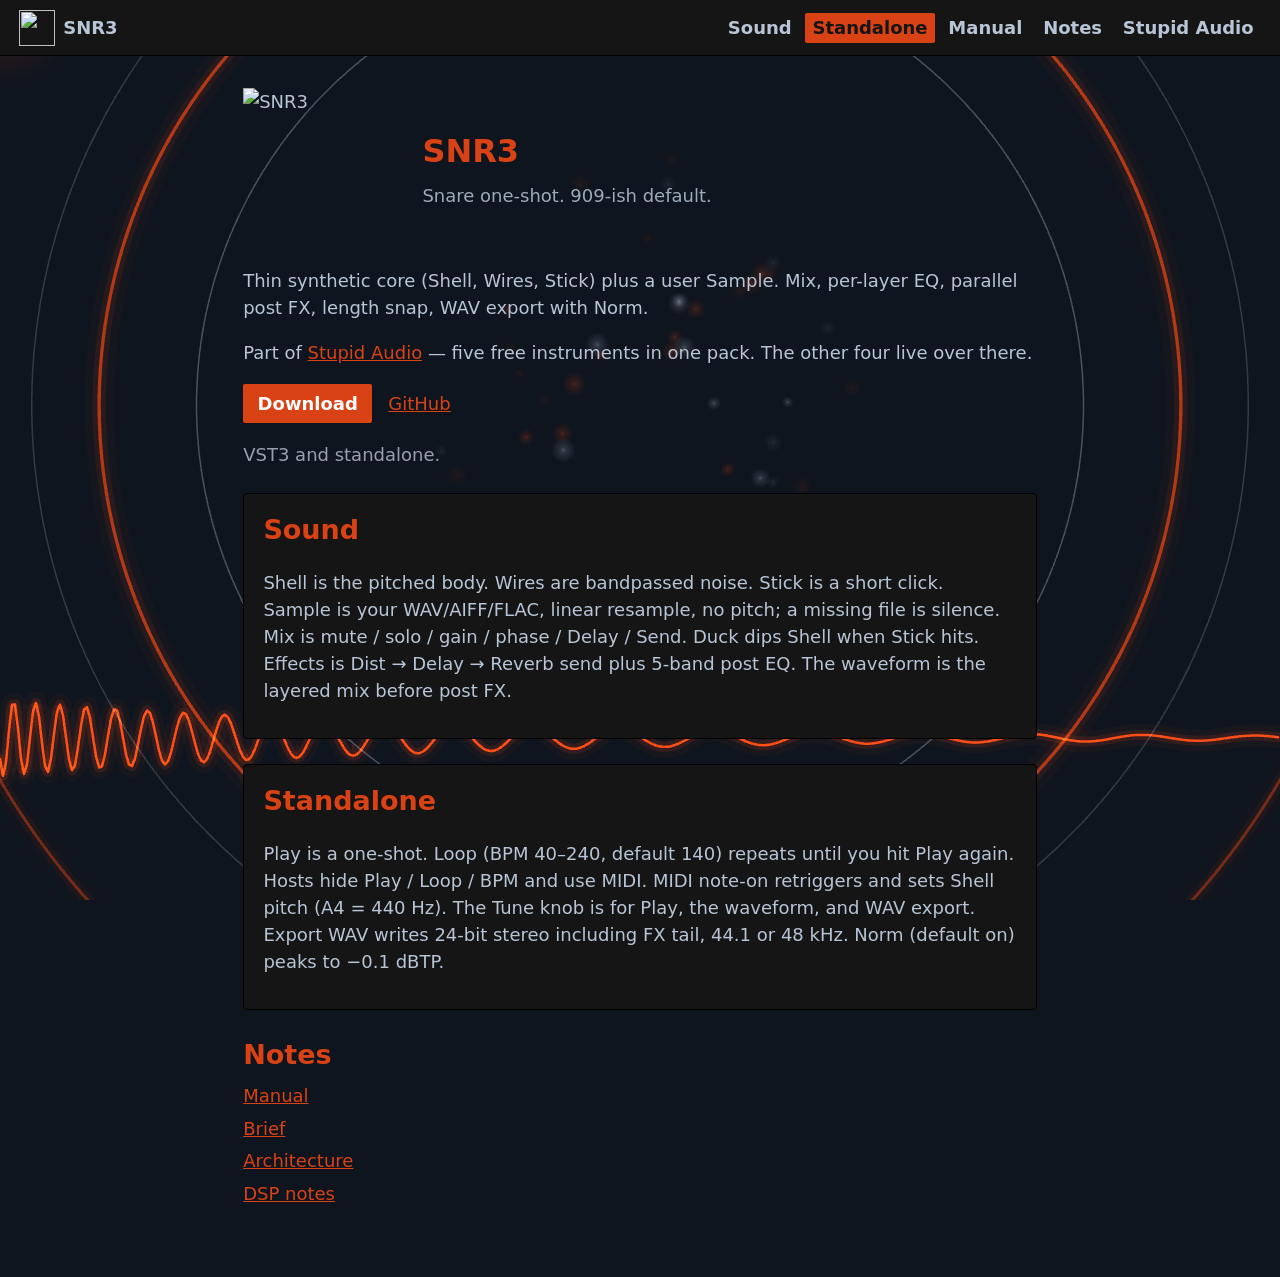
==== docs/index.html @ fd20b4c8 "add dist workflow installer and docs - Win/Linux/Mac dist.yml retargeted to SNR3. - WiX MSI with a n" ====
<!DOCTYPE html>
<html lang="en">
<head>
  <meta charset="utf-8">
  <meta name="viewport" content="width=device-width, initial-scale=1">
  <title>SNR3 | snare drum</title>
  <link rel="icon" href="logo.png">
  <link rel="stylesheet" href="style.css">
</head>
<body>
  <canvas id="fx" aria-hidden="true"></canvas>
  <header>
    <a class="brand" href="#top"><img src="logo.png" alt="" width="36" height="36">SNR3</a>
    <nav>
      <a href="#sound">Sound</a>
      <a href="#standalone">Standalone</a>
      <a href="notes.html?doc=MANUAL.md">Manual</a>
      <a href="#notes">Notes</a>
      <a href="https://audio.stupid.systems/">Stupid Audio</a>
    </nav>
  </header>

  <main id="top">
    <div class="lead">
      <img class="hero" src="logo.png" alt="SNR3" width="160" height="160">
      <div>
        <h1>SNR3</h1>
        <p class="tag">Snare one-shot. 909-ish default.</p>
      </div>
    </div>
    <p>Thin synthetic core (Shell, Wires, Stick) plus a user Sample. Mix, per-layer EQ, parallel post FX, length snap, WAV export with Norm.</p>
    <p>Part of <a href="https://audio.stupid.systems/">Stupid Audio</a> — five free instruments in one pack. The other four live over there.</p>
    <p class="actions">
      <a class="download" href="https://github.com/iamtew/SNR3/releases/latest">Download</a>
      <a href="https://github.com/iamtew/SNR3">GitHub</a>
    </p>
    <p class="meta">VST3 and standalone.</p>

    <section id="sound" class="card">
      <h2>Sound</h2>
      <p>Shell is the pitched body. Wires are bandpassed noise. Stick is a short click. Sample is your WAV/AIFF/FLAC, linear resample, no pitch; a missing file is silence. Mix is mute / solo / gain / phase / Delay / Send. Duck dips Shell when Stick hits. Effects is Dist → Delay → Reverb send plus 5-band post EQ. The waveform is the layered mix before post FX.</p>
    </section>

    <section id="standalone" class="card">
      <h2>Standalone</h2>
      <p>Play is a one-shot. Loop (BPM 40–240, default 140) repeats until you hit Play again. Hosts hide Play / Loop / BPM and use MIDI. MIDI note-on retriggers and sets Shell pitch (A4 = 440 Hz). The Tune knob is for Play, the waveform, and WAV export. Export WAV writes 24-bit stereo including FX tail, 44.1 or 48 kHz. Norm (default on) peaks to −0.1 dBTP.</p>
    </section>

    <section id="notes">
      <h2>Notes</h2>
      <a href="notes.html?doc=MANUAL.md">Manual</a>
      <a href="notes.html?doc=PRD.md">Brief</a>
      <a href="notes.html?doc=ARCHITECTURE.md">Architecture</a>
      <a href="notes.html?doc=DSP_NOTES.md">DSP notes</a>
    </section>
  </main>
  <script type="module" src="fx.js"></script>
  <script src="site.js"></script>
</body>
</html>
---- docs/style.css ----
:root {
  --ink: #151515;
  --chassis: #1a2332;
  --background: #0f151e;
  --metal: #b7c5d6;
  --orange: #d94214;
  --white: #ffffff;
}

* { box-sizing: border-box; }

body {
  margin: 0;
  background: var(--background);
  color: var(--metal);
  font: 18px/1.5 system-ui, sans-serif;
}

#fx {
  position: fixed;
  inset: 0;
  overflow: hidden;
  pointer-events: none;
  z-index: 0;
}

a { color: var(--orange); }
a:hover { color: var(--metal); }

header {
  position: sticky;
  top: 0;
  z-index: 2;
  display: flex;
  align-items: center;
  justify-content: space-between;
  gap: 1rem;
  padding: 0.6rem 1.2rem;
  background: var(--ink);
  border-bottom: 1px solid #000;
}

.brand {
  display: flex;
  align-items: center;
  gap: 0.5rem;
  color: var(--metal);
  font-weight: 700;
  text-decoration: none;
}

nav { display: flex; gap: 0.4rem; }

nav a {
  color: var(--metal);
  font-weight: 700;
  text-decoration: none;
  padding: 0.1rem 0.45rem;
  border-radius: 2px;
}

nav a.on {
  color: var(--ink);
  background: var(--orange);
}

main {
  position: relative;
  z-index: 1;
  max-width: 52rem;
  margin: 0 auto;
  padding: 2rem 1.2rem 4rem;
}

.lead {
  display: flex;
  align-items: center;
  gap: 1.2rem;
  margin-bottom: 1.2rem;
}

.hero { display: block; flex-shrink: 0; }

figure { margin: 1.2rem 0 0; }
.shot {
  display: block;
  width: 100%;
  margin: 0;
  border-radius: 4px;
  border: 1px solid #000;
}
figcaption {
  margin-top: 0.4rem;
  font-size: 0.85rem;
  opacity: 0.8;
}

h1, h2 { color: var(--orange); margin: 0 0 0.4rem; }

h1 { font-size: 2rem; }

.tag { margin: 0.2rem 0 0; opacity: 0.85; }

.demo { margin: 0 0 0.7rem; }
.demo a { display: block; font-size: 0.85rem; margin-bottom: 0.25rem; }
.demo audio { width: 100%; max-width: 22rem; display: block; }

.actions { display: flex; align-items: center; gap: 1rem; }

.download {
  display: inline-block;
  background: var(--orange);
  color: var(--white);
  font-weight: 700;
  text-decoration: none;
  padding: 0.35rem 0.9rem;
  border-radius: 2px;
}

.download:hover { background: var(--metal); color: var(--ink); }

.meta { color: var(--metal); opacity: 0.8; }

section { margin-top: 1.6rem; }

.card {
  background: var(--ink);
  border: 1px solid #000;
  border-radius: 4px;
  padding: 1rem 1.2rem;
}

#notes a { display: block; margin: 0.35rem 0; }

strong { color: var(--orange); }

.md h1, .md h2, .md h3 { color: var(--orange); margin: 1.2rem 0 0.35rem; }
.md h1 { margin-top: 0; font-size: 1.7rem; }
.md h2 { font-size: 1.2rem; }
.md h3 { font-size: 1.05rem; }
.md p { margin: 0.45rem 0; }
.md ul, .md ol { padding-left: 1.25rem; margin: 0.35rem 0; }
.md li { margin: 0.2rem 0; }
.md code {
  background: var(--chassis);
  padding: 0.05rem 0.35rem;
  border-radius: 2px;
  font-size: 0.9em;
}
.md img {
  display: block;
  width: 100%;
  margin: 0.8rem 0;
  border-radius: 4px;
  border: 1px solid #000;
}
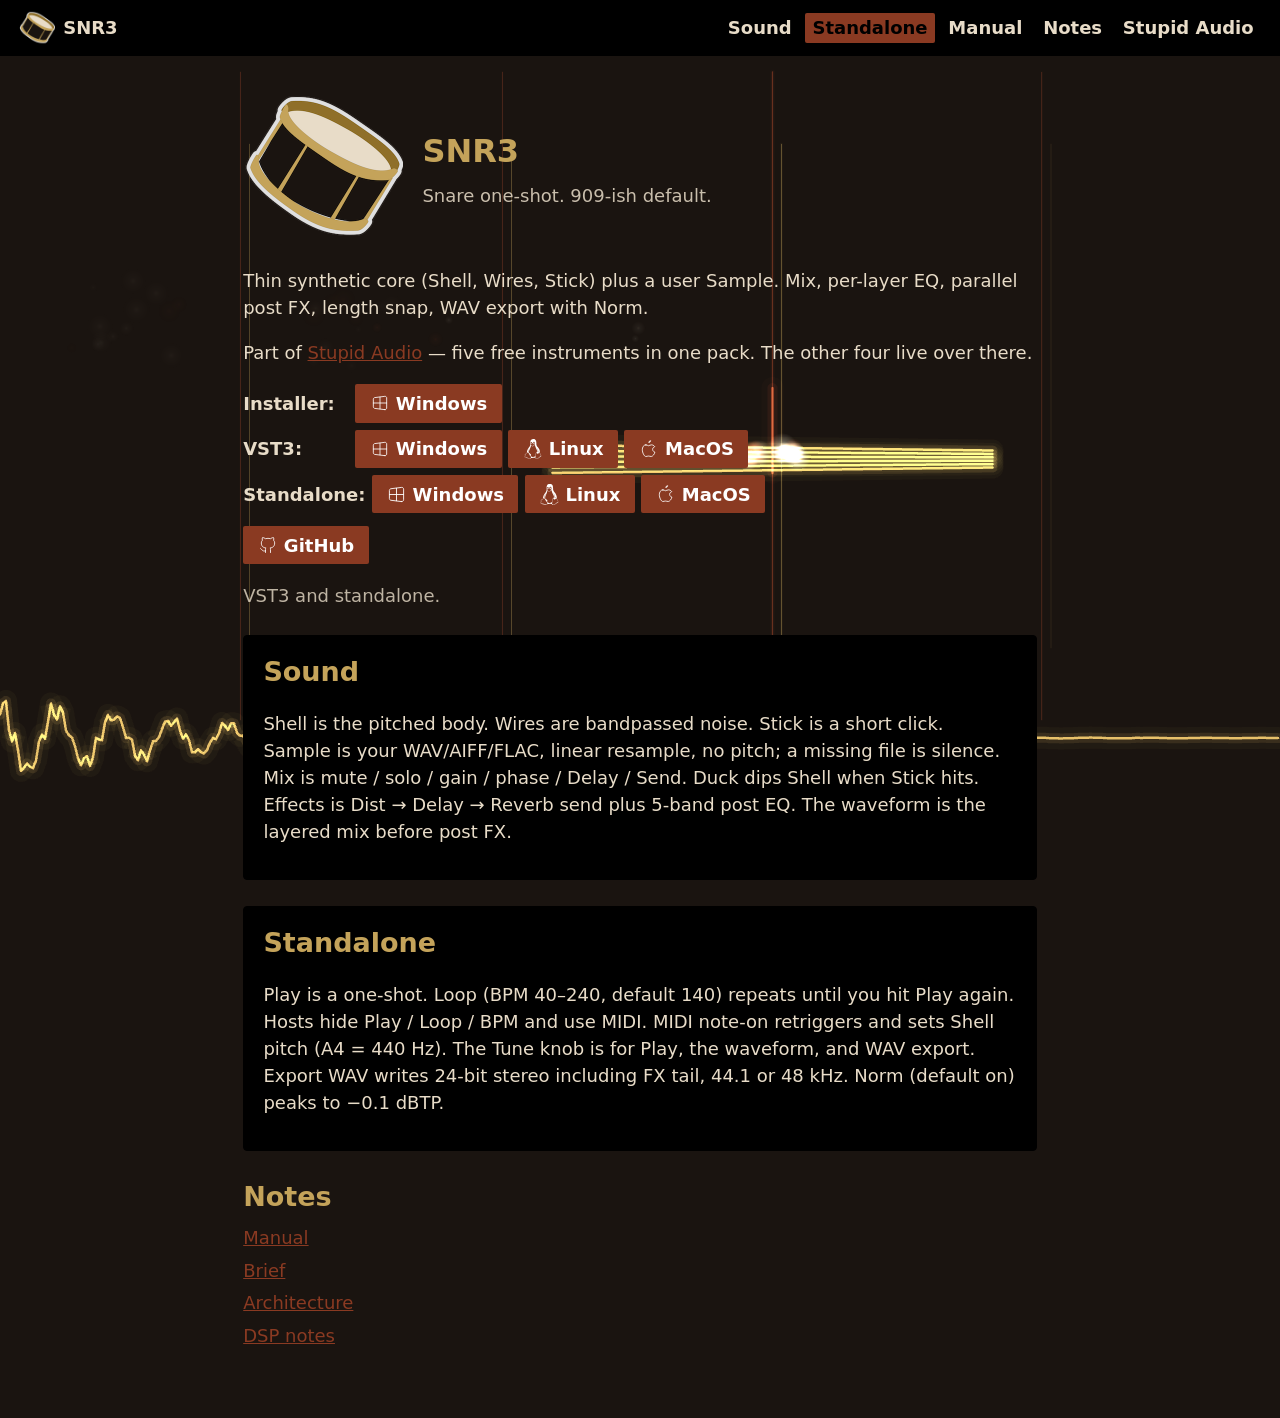
==== commit 2bd63bdf: "add site download buttons from release list - wire Installer VST3 Standalone OS links from releases." ====
--- a/docs/index.html
+++ b/docs/index.html
@@ -30,10 +30,27 @@
     </div>
     <p>Thin synthetic core (Shell, Wires, Stick) plus a user Sample. Mix, per-layer EQ, parallel post FX, length snap, WAV export with Norm.</p>
     <p>Part of <a href="https://audio.stupid.systems/">Stupid Audio</a> — five free instruments in one pack. The other four live over there.</p>
-    <p class="actions">
-      <a class="download" href="https://github.com/iamtew/SNR3/releases/latest">Download</a>
-      <a href="https://github.com/iamtew/SNR3">GitHub</a>
-    </p>
+    <div class="actions">
+      <div class="downloads">
+        <div class="dl-row" data-kind="installer" hidden>
+          <span class="dl-label">Installer:</span>
+          <a class="download os" data-os="win" hidden><span class="ico ico-win" aria-hidden="true"></span>Windows</a>
+        </div>
+        <div class="dl-row" data-kind="vst3" hidden>
+          <span class="dl-label">VST3:</span>
+          <a class="download os" data-os="win" hidden><span class="ico ico-win" aria-hidden="true"></span>Windows</a>
+          <a class="download os" data-os="linux" hidden><span class="ico ico-linux" aria-hidden="true"></span>Linux</a>
+          <a class="download os" data-os="mac" hidden><span class="ico ico-mac" aria-hidden="true"></span>MacOS</a>
+        </div>
+        <div class="dl-row" data-kind="standalone" hidden>
+          <span class="dl-label">Standalone:</span>
+          <a class="download os" data-os="win" hidden><span class="ico ico-win" aria-hidden="true"></span>Windows</a>
+          <a class="download os" data-os="linux" hidden><span class="ico ico-linux" aria-hidden="true"></span>Linux</a>
+          <a class="download os" data-os="mac" hidden><span class="ico ico-mac" aria-hidden="true"></span>MacOS</a>
+        </div>
+      </div>
+      <a class="download gh" href="https://github.com/iamtew/SNR3"><span class="ico ico-gh" aria-hidden="true"></span>GitHub</a>
+    </div>
     <p class="meta">VST3 and standalone.</p>
 
     <section id="sound" class="card">
--- a/docs/style.css
+++ b/docs/style.css
@@ -1,9 +1,10 @@
 :root {
-  --ink: #151515;
-  --chassis: #1a2332;
-  --background: #0f151e;
-  --metal: #b7c5d6;
-  --orange: #d94214;
+  --ink: #000000;
+  --chassis: #1a1410;
+  --background: #1a1410;
+  --metal: #e8dcc8;
+  --brass: #c4a35a;
+  --rust: #8a3a22;
   --white: #ffffff;
 }
 
@@ -24,8 +25,8 @@
   z-index: 0;
 }
 
-a { color: var(--orange); }
-a:hover { color: var(--metal); }
+a { color: var(--rust); }
+a:hover { color: var(--brass); }
 
 header {
   position: sticky;
@@ -61,7 +62,7 @@
 
 nav a.on {
   color: var(--ink);
-  background: var(--orange);
+  background: var(--rust);
 }
 
 main {
@@ -95,7 +96,7 @@
   opacity: 0.8;
 }
 
-h1, h2 { color: var(--orange); margin: 0 0 0.4rem; }
+h1, h2 { color: var(--brass); margin: 0 0 0.4rem; }
 
 h1 { font-size: 2rem; }
 
@@ -105,11 +106,33 @@
 .demo a { display: block; font-size: 0.85rem; margin-bottom: 0.25rem; }
 .demo audio { width: 100%; max-width: 22rem; display: block; }
 
-.actions { display: flex; align-items: center; gap: 1rem; }
+.actions {
+  display: flex;
+  flex-direction: column;
+  align-items: flex-start;
+  gap: 0.8rem;
+}
+
+.downloads { display: flex; flex-direction: column; gap: 0.45rem; }
+
+.dl-row {
+  display: flex;
+  flex-wrap: wrap;
+  align-items: center;
+  gap: 0.4rem;
+}
+
+.dl-label {
+  min-width: 6.6rem;
+  font-weight: 700;
+  color: var(--metal);
+}
 
 .download {
-  display: inline-block;
-  background: var(--orange);
+  display: inline-flex;
+  align-items: center;
+  gap: 0.35rem;
+  background: var(--rust);
   color: var(--white);
   font-weight: 700;
   text-decoration: none;
@@ -117,7 +140,21 @@
   border-radius: 2px;
 }
 
-.download:hover { background: var(--metal); color: var(--ink); }
+.download:hover { background: var(--brass); color: var(--ink); }
+
+.ico {
+  width: 1.15em;
+  height: 1.15em;
+  flex-shrink: 0;
+  background: currentColor;
+  -webkit-mask: var(--ico) center / contain no-repeat;
+  mask: var(--ico) center / contain no-repeat;
+}
+
+.ico-win { --ico: url("icons/windows.svg"); }
+.ico-linux { --ico: url("icons/linux.svg"); }
+.ico-mac { --ico: url("icons/apple.svg"); }
+.ico-gh { --ico: url("icons/github.svg"); }
 
 .meta { color: var(--metal); opacity: 0.8; }
 
@@ -132,9 +169,9 @@
 
 #notes a { display: block; margin: 0.35rem 0; }
 
-strong { color: var(--orange); }
+strong { color: var(--rust); }
 
-.md h1, .md h2, .md h3 { color: var(--orange); margin: 1.2rem 0 0.35rem; }
+.md h1, .md h2, .md h3 { color: var(--brass); margin: 1.2rem 0 0.35rem; }
 .md h1 { margin-top: 0; font-size: 1.7rem; }
 .md h2 { font-size: 1.2rem; }
 .md h3 { font-size: 1.05rem; }
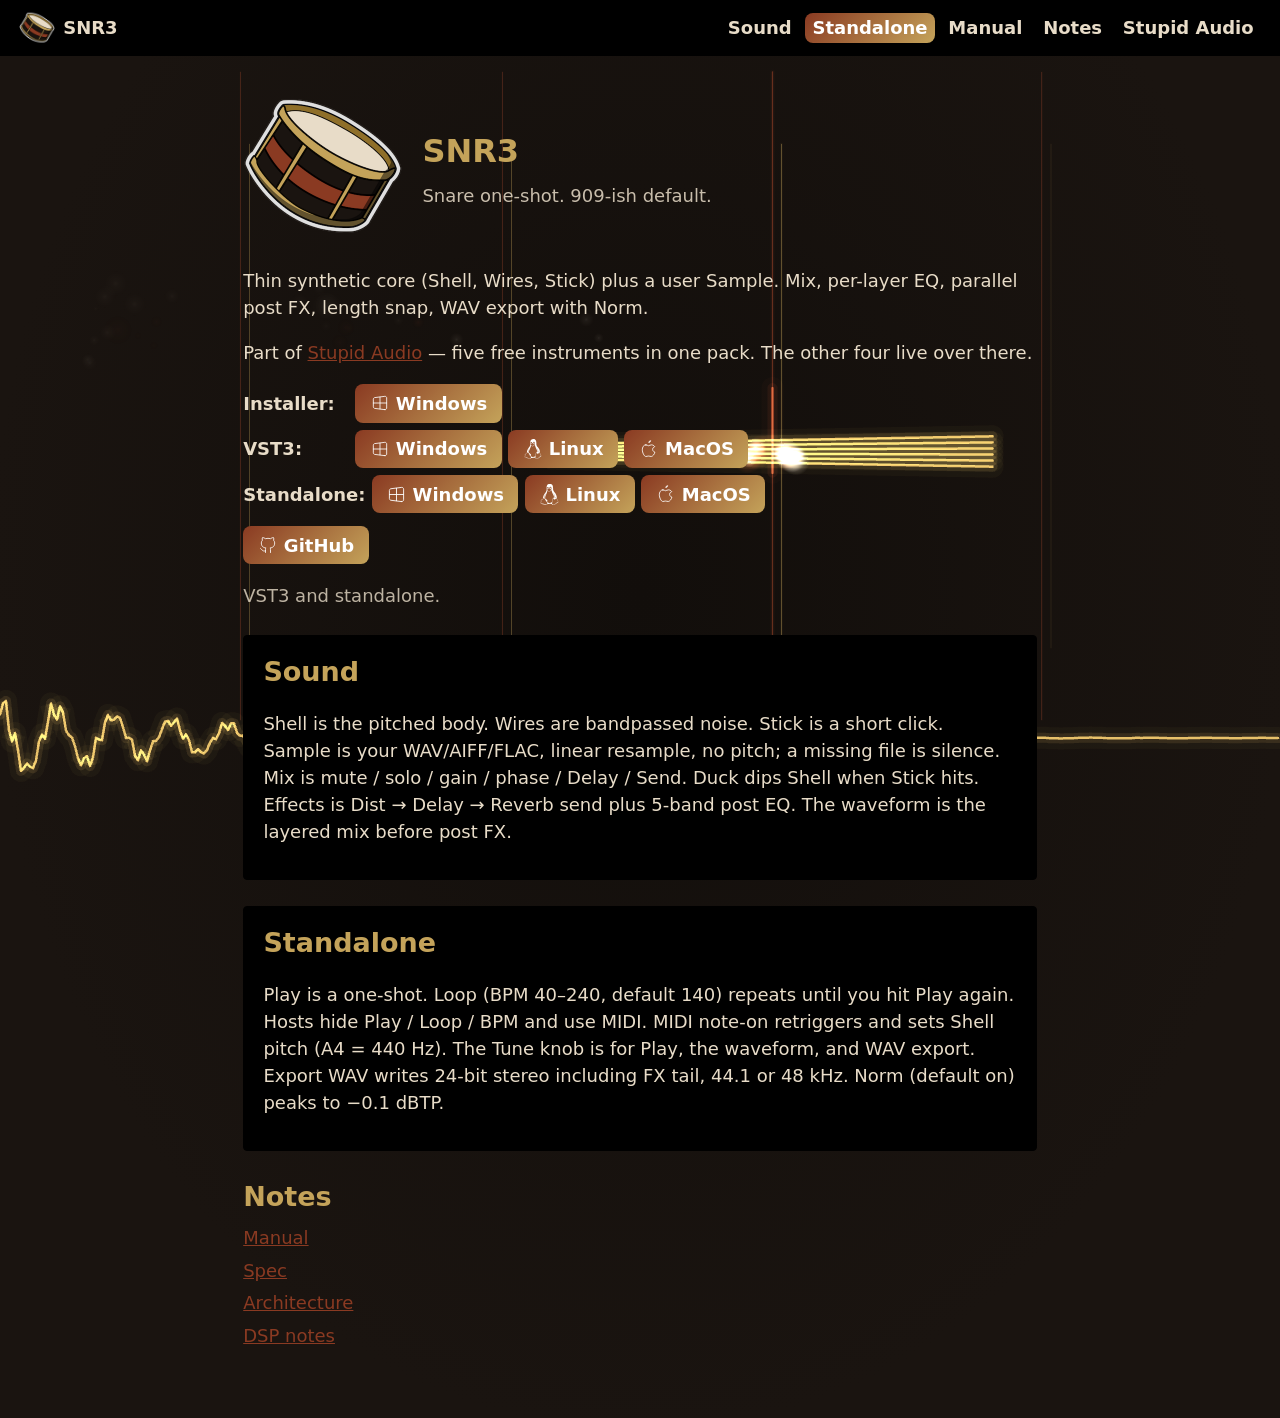
==== commit 161cea2a: "replace PRD with docs SPEC.md - fold lasting product spec from bootstrap - retarget notes allowlist " ====
--- a/docs/index.html
+++ b/docs/index.html
@@ -66,7 +66,7 @@
     <section id="notes">
       <h2>Notes</h2>
       <a href="notes.html?doc=MANUAL.md">Manual</a>
-      <a href="notes.html?doc=PRD.md">Brief</a>
+      <a href="notes.html?doc=SPEC.md">Spec</a>
       <a href="notes.html?doc=ARCHITECTURE.md">Architecture</a>
       <a href="notes.html?doc=DSP_NOTES.md">DSP notes</a>
     </section>
--- a/docs/style.css
+++ b/docs/style.css
@@ -6,13 +6,14 @@
   --brass: #c4a35a;
   --rust: #8a3a22;
   --white: #ffffff;
+  --radius: 8px;
 }
 
 * { box-sizing: border-box; }
 
 body {
   margin: 0;
-  background: var(--background);
+  background: radial-gradient(ellipse at 50% 42%, #120e0b 0%, var(--background) 72%);
   color: var(--metal);
   font: 18px/1.5 system-ui, sans-serif;
 }
@@ -57,12 +58,13 @@
   font-weight: 700;
   text-decoration: none;
   padding: 0.1rem 0.45rem;
-  border-radius: 2px;
+  border-radius: var(--radius);
 }
 
-nav a.on {
-  color: var(--ink);
-  background: var(--rust);
+nav a.on,
+.download {
+  background: linear-gradient(135deg, var(--rust), var(--brass));
+  color: var(--white);
 }
 
 main {
@@ -132,15 +134,16 @@
   display: inline-flex;
   align-items: center;
   gap: 0.35rem;
-  background: var(--rust);
-  color: var(--white);
   font-weight: 700;
   text-decoration: none;
   padding: 0.35rem 0.9rem;
-  border-radius: 2px;
+  border-radius: var(--radius);
 }
 
-.download:hover { background: var(--brass); color: var(--ink); }
+.download:hover {
+  background: linear-gradient(135deg, var(--brass), var(--rust));
+  color: var(--ink);
+}
 
 .ico {
   width: 1.15em;
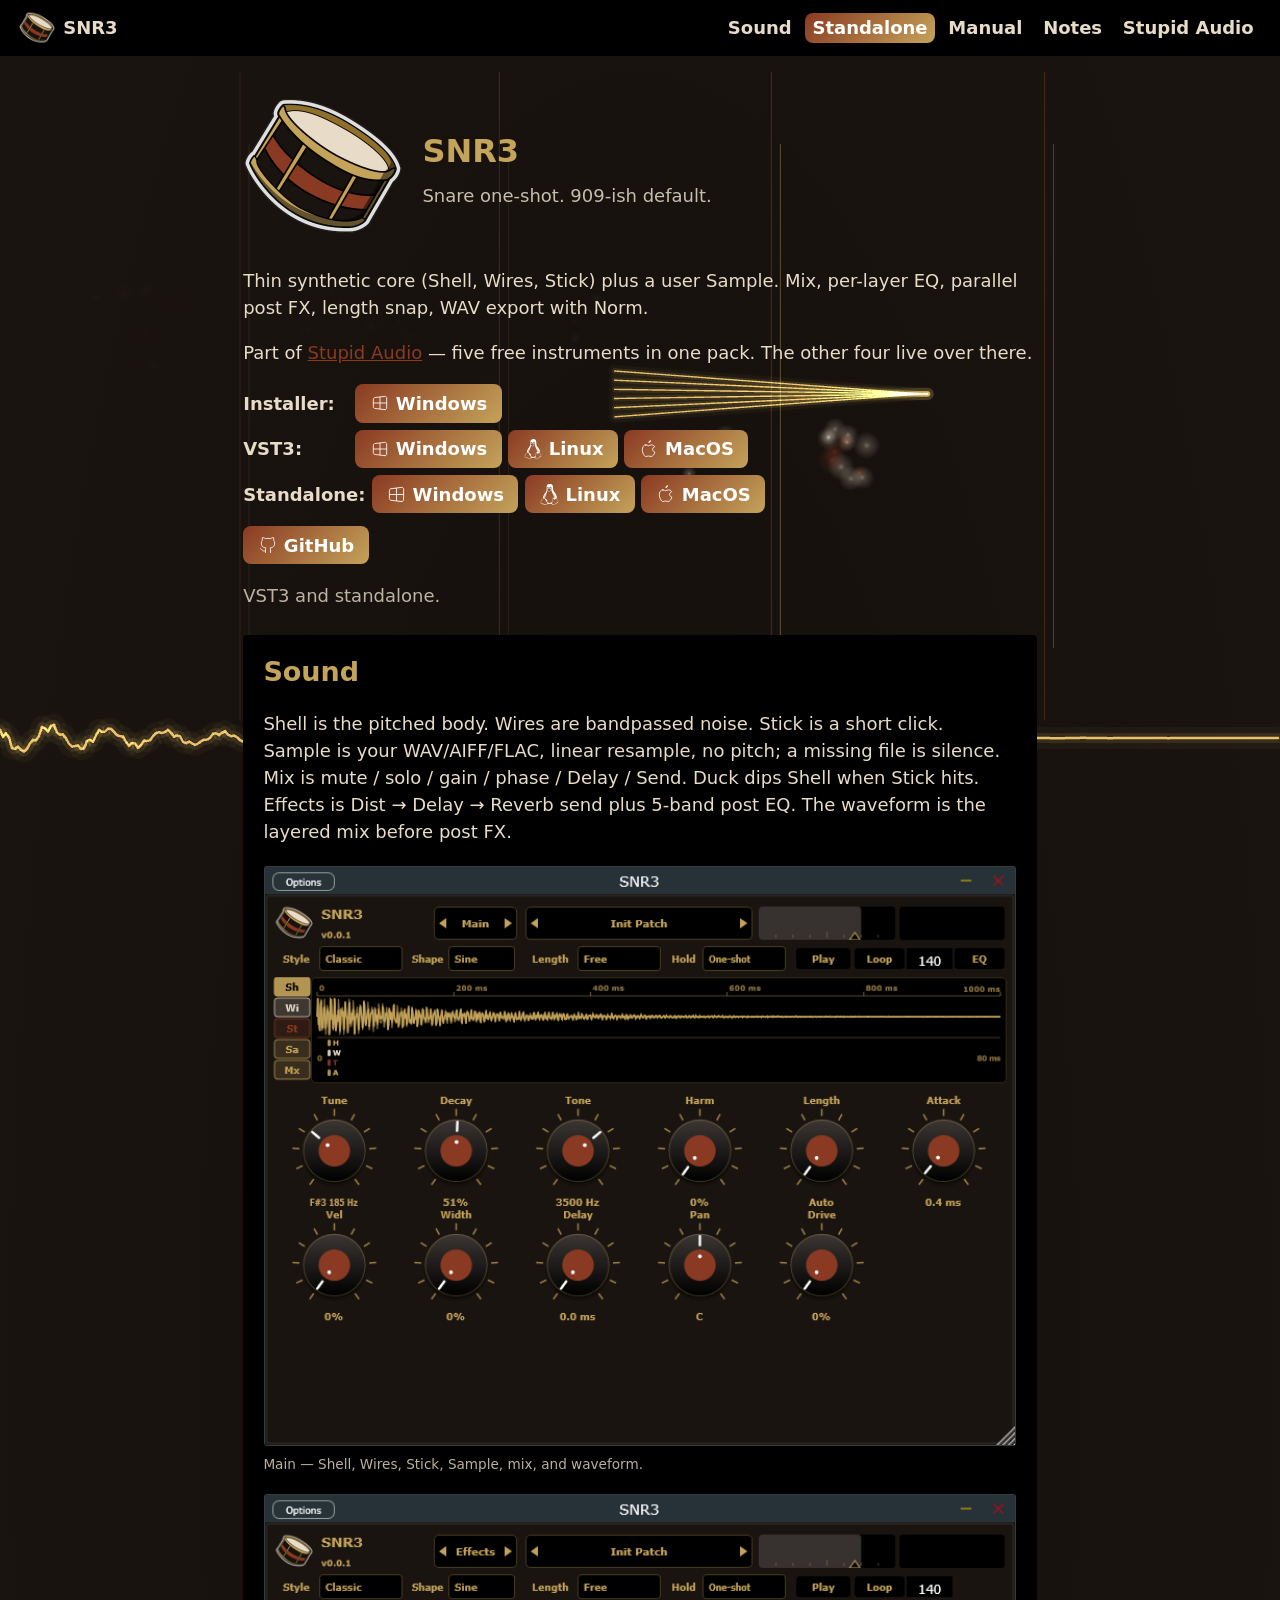
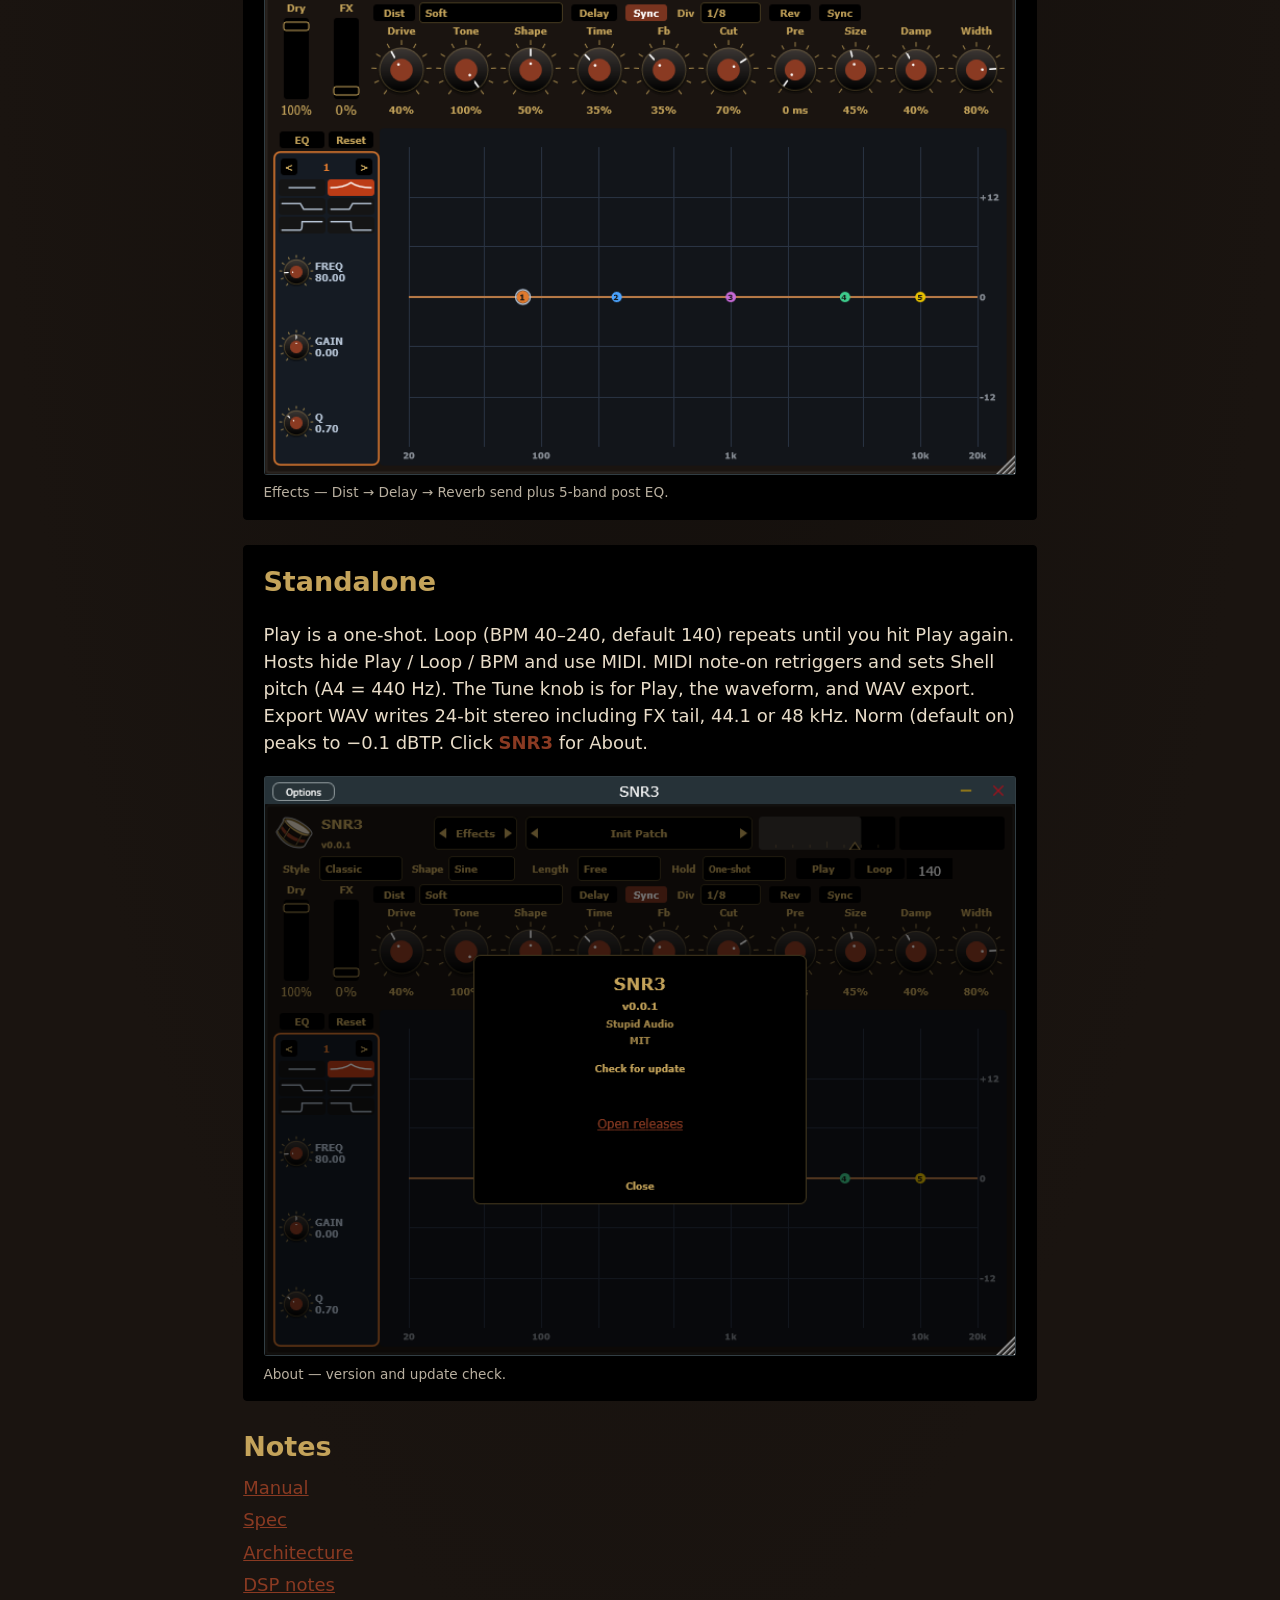
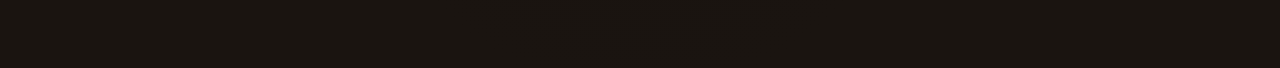
==== commit d78d7948: "add docs-screenshots capture - just docs-screenshots launches debug standalone - writes docs/main.pn" ====
--- a/docs/index.html
+++ b/docs/index.html
@@ -56,11 +56,23 @@
     <section id="sound" class="card">
       <h2>Sound</h2>
       <p>Shell is the pitched body. Wires are bandpassed noise. Stick is a short click. Sample is your WAV/AIFF/FLAC, linear resample, no pitch; a missing file is silence. Mix is mute / solo / gain / phase / Delay / Send. Duck dips Shell when Stick hits. Effects is Dist → Delay → Reverb send plus 5-band post EQ. The waveform is the layered mix before post FX.</p>
+      <figure>
+        <img class="shot" src="main.png" alt="SNR3 main page: layers, waveform, and knobs">
+        <figcaption>Main — Shell, Wires, Stick, Sample, mix, and waveform.</figcaption>
+      </figure>
+      <figure>
+        <img class="shot" src="effects.png" alt="SNR3 effects page: Dist, Delay, Reverb, and post EQ">
+        <figcaption>Effects — Dist → Delay → Reverb send plus 5-band post EQ.</figcaption>
+      </figure>
     </section>
 
     <section id="standalone" class="card">
       <h2>Standalone</h2>
-      <p>Play is a one-shot. Loop (BPM 40–240, default 140) repeats until you hit Play again. Hosts hide Play / Loop / BPM and use MIDI. MIDI note-on retriggers and sets Shell pitch (A4 = 440 Hz). The Tune knob is for Play, the waveform, and WAV export. Export WAV writes 24-bit stereo including FX tail, 44.1 or 48 kHz. Norm (default on) peaks to −0.1 dBTP.</p>
+      <p>Play is a one-shot. Loop (BPM 40–240, default 140) repeats until you hit Play again. Hosts hide Play / Loop / BPM and use MIDI. MIDI note-on retriggers and sets Shell pitch (A4 = 440 Hz). The Tune knob is for Play, the waveform, and WAV export. Export WAV writes 24-bit stereo including FX tail, 44.1 or 48 kHz. Norm (default on) peaks to −0.1 dBTP. Click <strong>SNR3</strong> for About.</p>
+      <figure>
+        <img class="shot" src="about.png" alt="SNR3 about dialog">
+        <figcaption>About — version and update check.</figcaption>
+      </figure>
     </section>
 
     <section id="notes">
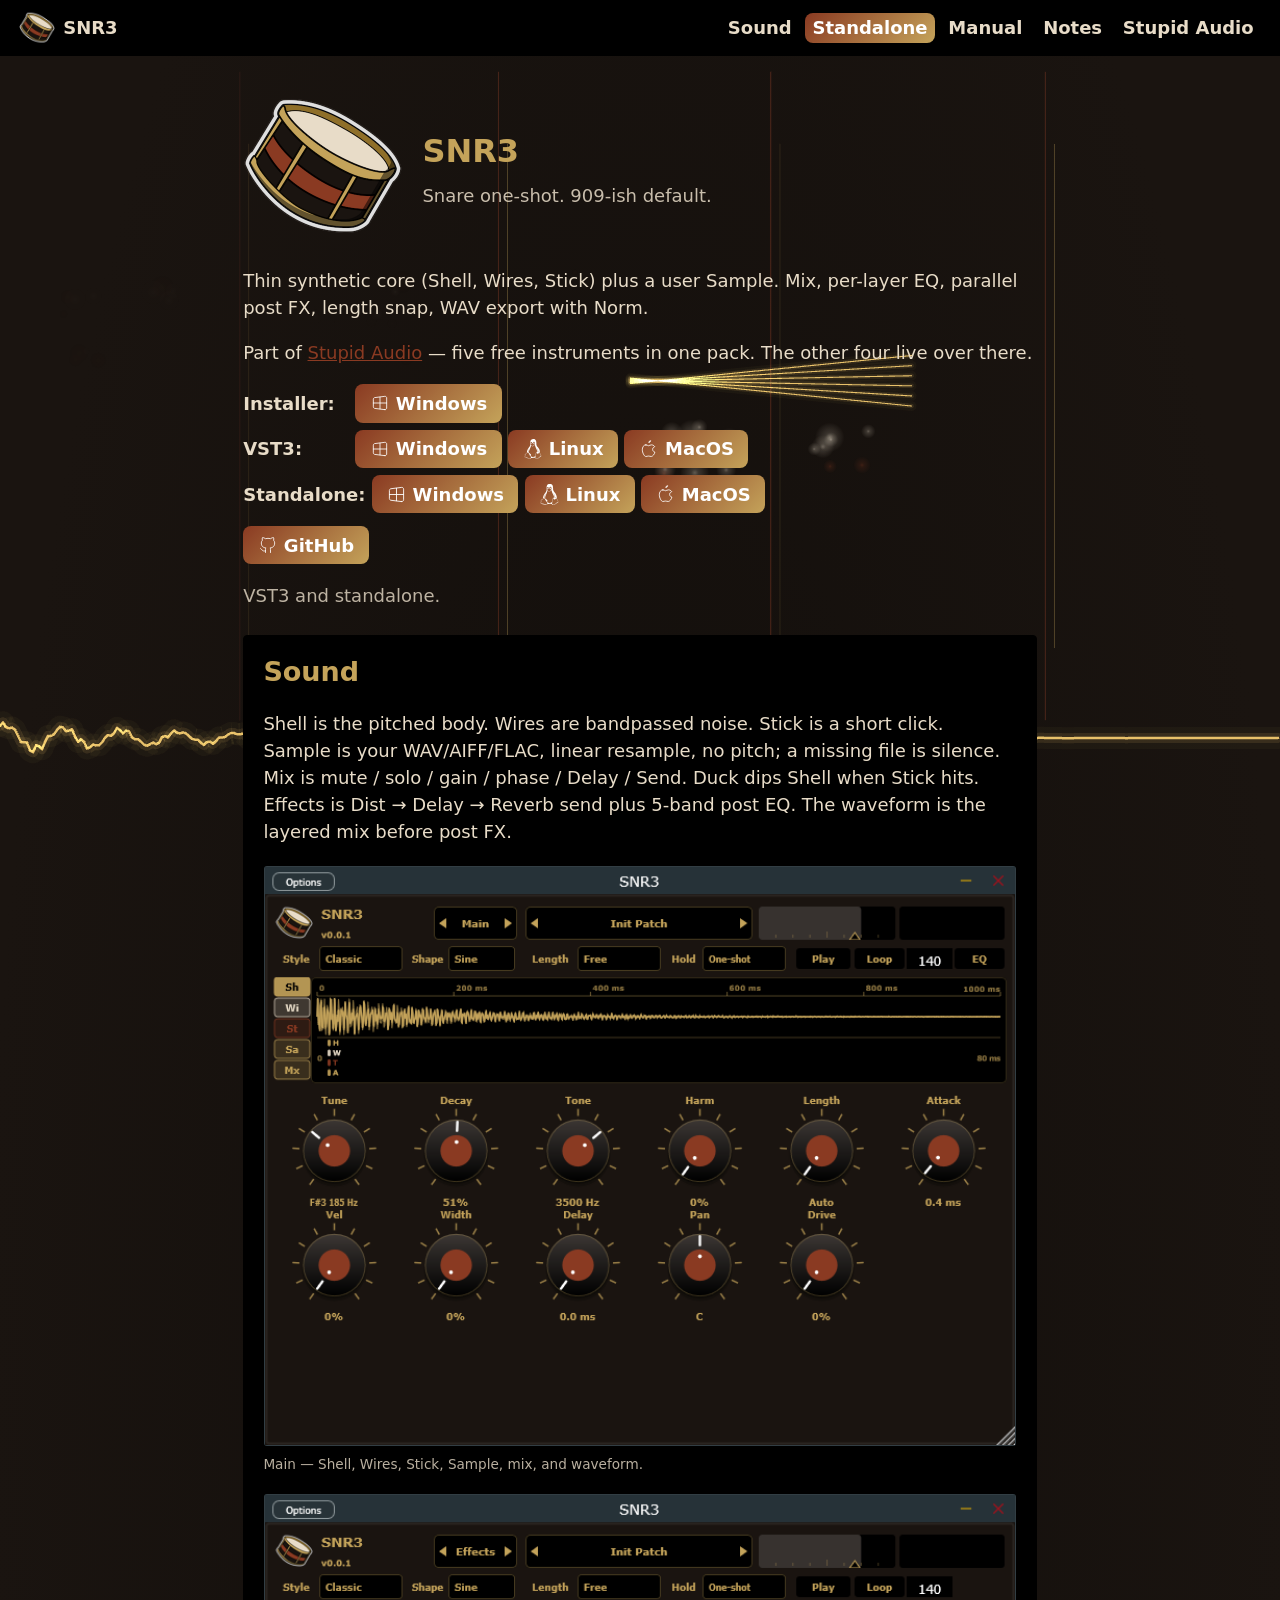
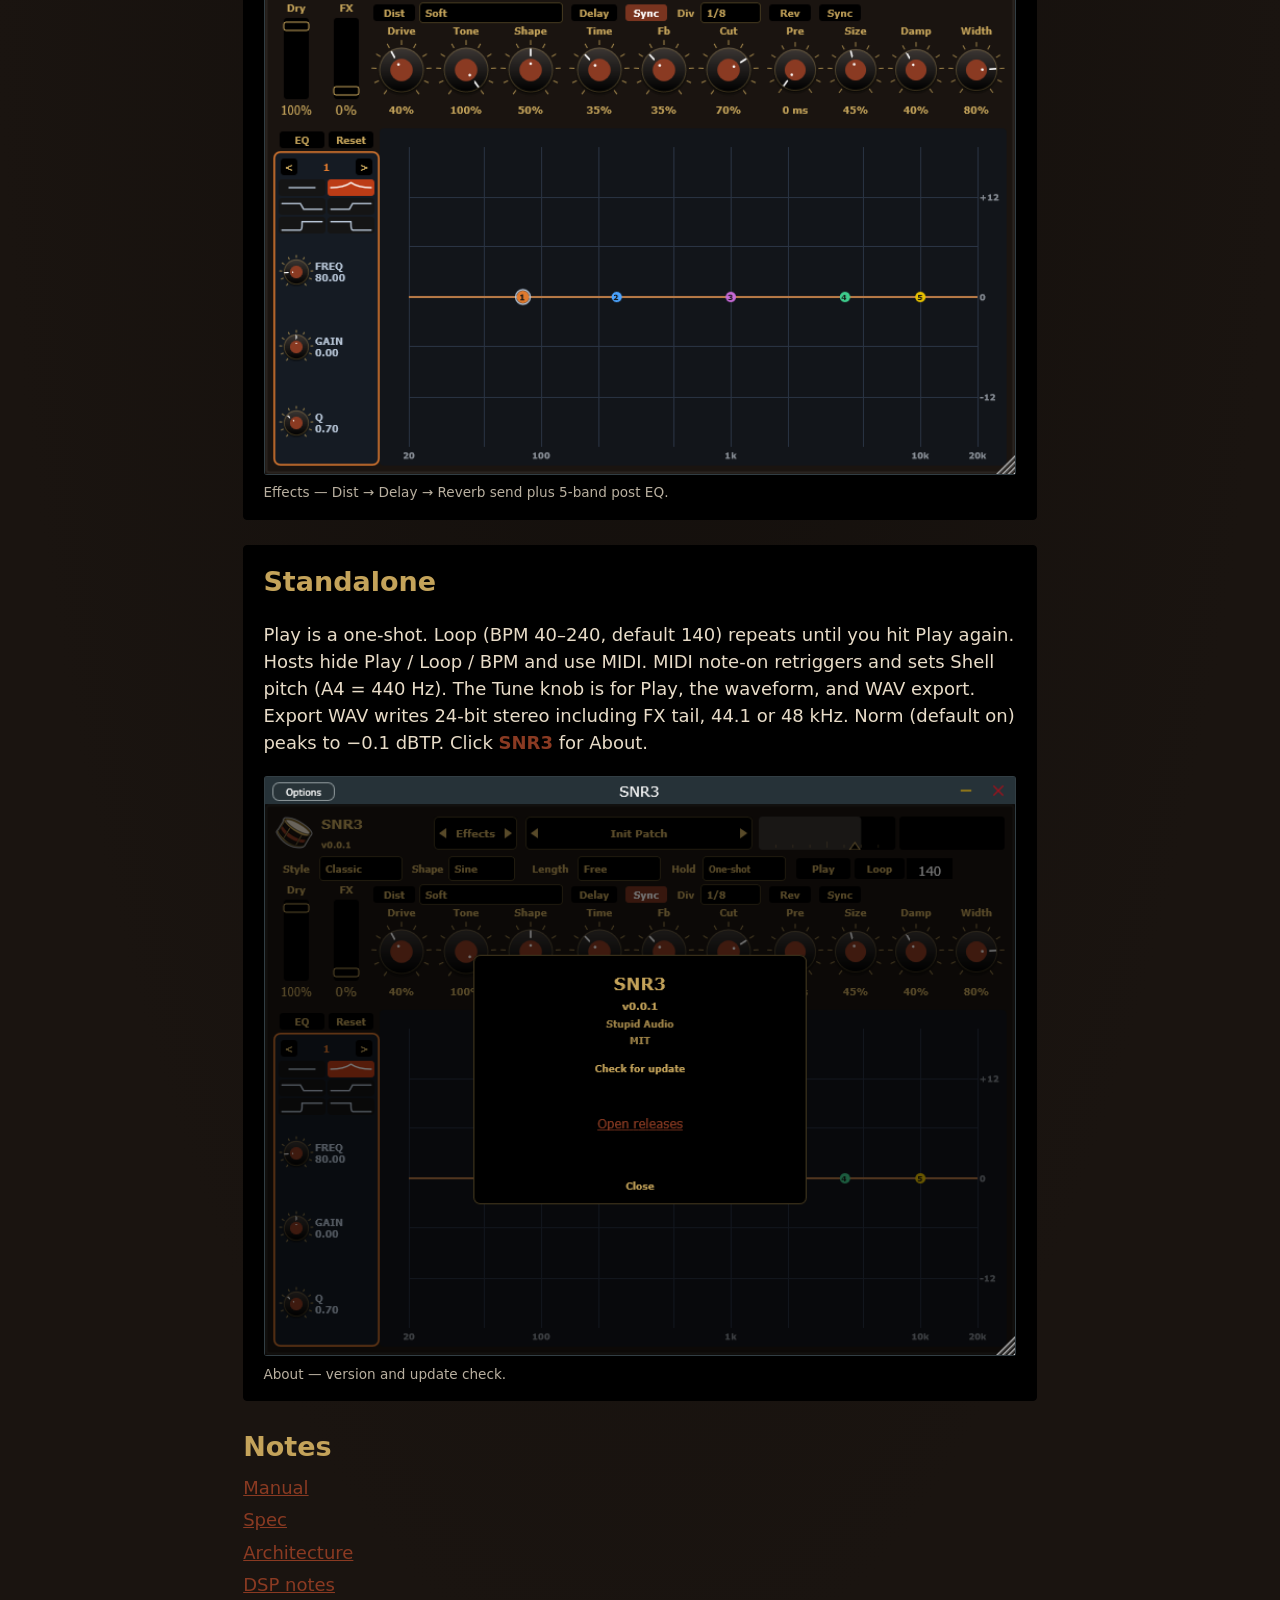
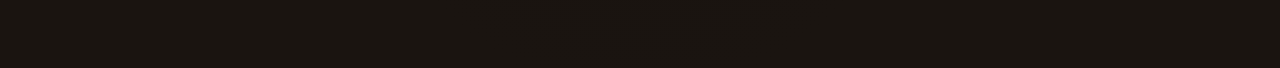
==== commit 568545a4: "add OpenGraph preview image - serve ogimage-SNR3.png from docs - point og and twitter tags at it  Co" ====
--- a/docs/index.html
+++ b/docs/index.html
@@ -4,6 +4,16 @@
   <meta charset="utf-8">
   <meta name="viewport" content="width=device-width, initial-scale=1">
   <title>SNR3 | snare drum</title>
+  <meta name="description" content="snare drum">
+  <meta property="og:type" content="website">
+  <meta property="og:title" content="SNR3 | snare drum">
+  <meta property="og:description" content="snare drum">
+  <meta property="og:url" content="https://iamtew.github.io/SNR3/">
+  <meta property="og:image" content="https://iamtew.github.io/SNR3/ogimage-SNR3.png">
+  <meta property="og:image:width" content="1200">
+  <meta property="og:image:height" content="630">
+  <meta name="twitter:card" content="summary_large_image">
+  <meta name="twitter:image" content="https://iamtew.github.io/SNR3/ogimage-SNR3.png">
   <link rel="icon" href="logo.png">
   <link rel="stylesheet" href="style.css">
 </head>
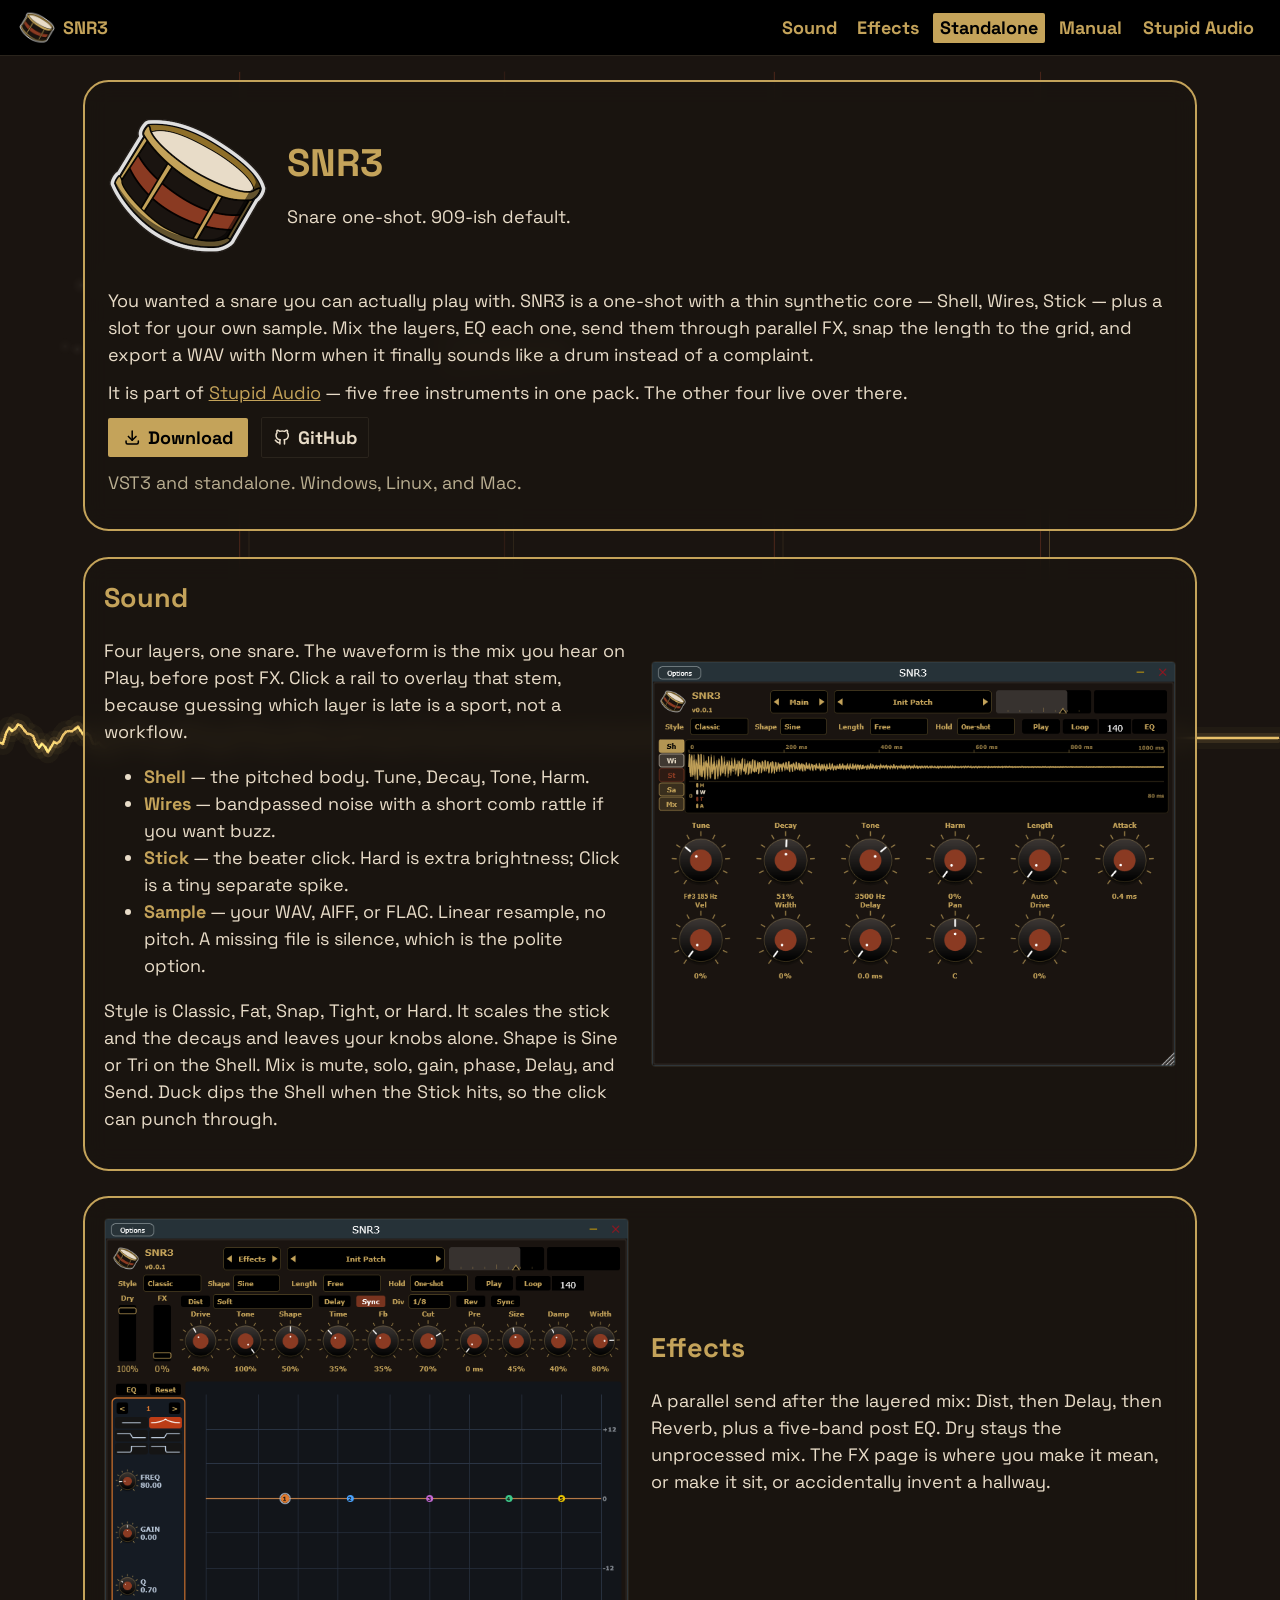
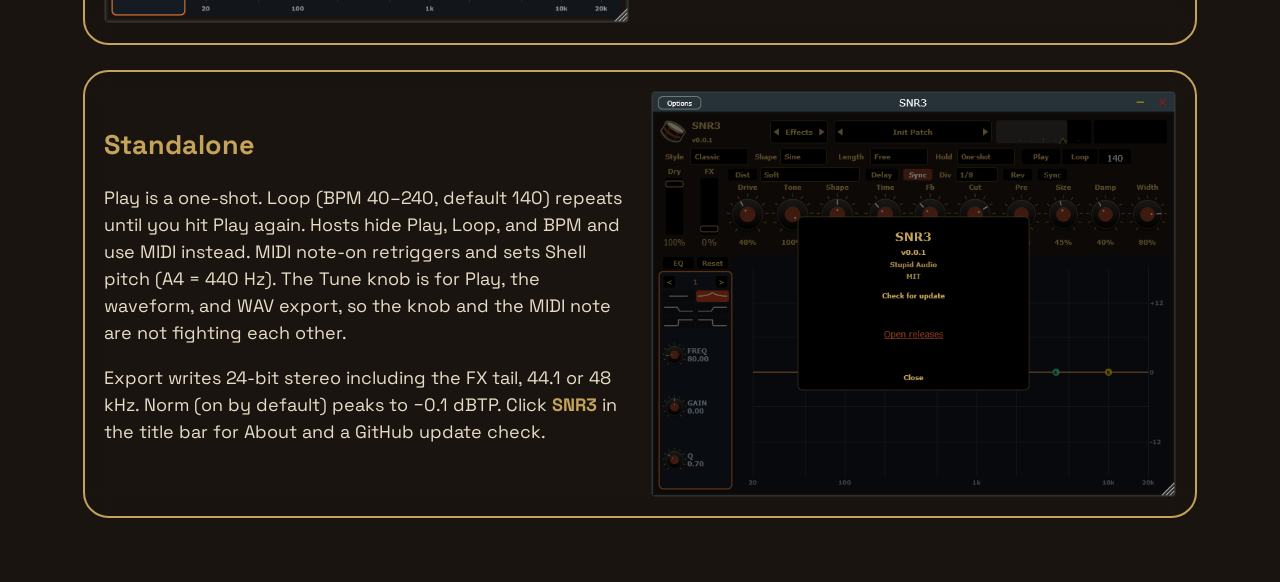
==== commit 743317ba: "rebuild landing with overlay and lightbox - glass hero and three screenshot rows - wire downloads fr" ====
--- a/docs/index.html
+++ b/docs/index.html
@@ -3,11 +3,11 @@
 <head>
   <meta charset="utf-8">
   <meta name="viewport" content="width=device-width, initial-scale=1">
-  <title>SNR3 | snare drum</title>
-  <meta name="description" content="snare drum">
+  <title>SNR3</title>
+  <meta name="description" content="A free snare one-shot with a 909-ish default. Shell, wires, stick, plus your own sample. Mix, FX, and WAV export. VST3 and standalone.">
   <meta property="og:type" content="website">
-  <meta property="og:title" content="SNR3 | snare drum">
-  <meta property="og:description" content="snare drum">
+  <meta property="og:title" content="SNR3">
+  <meta property="og:description" content="A free snare one-shot with a 909-ish default. Shell, wires, stick, plus your own sample. Mix, FX, and WAV export. VST3 and standalone.">
   <meta property="og:url" content="https://iamtew.github.io/SNR3/">
   <meta property="og:image" content="https://iamtew.github.io/SNR3/ogimage-SNR3.png">
   <meta property="og:image:width" content="1200">
@@ -21,78 +21,140 @@
   <canvas id="fx" aria-hidden="true"></canvas>
   <header>
     <a class="brand" href="#top"><img src="logo.png" alt="" width="36" height="36">SNR3</a>
-    <nav>
+    <button type="button" class="nav-toggle" aria-expanded="false" aria-controls="site-nav" aria-label="Menu">
+      <svg class="icon" aria-hidden="true"><use href="icons.svg#menu"></use></svg>
+    </button>
+    <nav id="site-nav">
       <a href="#sound">Sound</a>
+      <a href="#effects">Effects</a>
       <a href="#standalone">Standalone</a>
-      <a href="notes.html?doc=MANUAL.md">Manual</a>
-      <a href="#notes">Notes</a>
+      <a href="docs.html">Manual</a>
       <a href="https://audio.stupid.systems/">Stupid Audio</a>
     </nav>
   </header>
 
-  <main id="top">
-    <div class="lead">
-      <img class="hero" src="logo.png" alt="SNR3" width="160" height="160">
+  <main id="top" class="landing">
+    <div class="hero-panel">
+      <div class="lead">
+        <img class="hero" src="logo.png" alt="SNR3" width="160" height="160">
+        <div>
+          <h1>SNR3</h1>
+          <p class="tag">Snare one-shot. 909-ish default.</p>
+        </div>
+      </div>
+      <p>You wanted a snare you can actually play with. SNR3 is a one-shot with a thin synthetic core — Shell, Wires, Stick — plus a slot for your own sample. Mix the layers, EQ each one, send them through parallel FX, snap the length to the grid, and export a WAV with Norm when it finally sounds like a drum instead of a complaint.</p>
+      <p>It is part of <a href="https://audio.stupid.systems/">Stupid Audio</a> — five free instruments in one pack. The other four live over there.</p>
+      <p class="actions">
+        <button type="button" class="download" data-dl-open>
+          <svg class="icon" aria-hidden="true"><use href="icons.svg#download"></use></svg>
+          Download
+        </button>
+        <a class="repo" href="https://github.com/iamtew/SNR3">
+          <svg class="icon" aria-hidden="true"><use href="icons.svg#github"></use></svg>
+          GitHub
+        </a>
+      </p>
+      <p class="meta">VST3 and standalone. Windows, Linux, and Mac.</p>
+    </div>
+
+    <section id="sound" class="feature">
       <div>
-        <h1>SNR3</h1>
-        <p class="tag">Snare one-shot. 909-ish default.</p>
+        <h2>Sound</h2>
+        <p>Four layers, one snare. The waveform is the mix you hear on Play, before post FX. Click a rail to overlay that stem, because guessing which layer is late is a sport, not a workflow.</p>
+        <ul>
+          <li><strong>Shell</strong> — the pitched body. Tune, Decay, Tone, Harm.</li>
+          <li><strong>Wires</strong> — bandpassed noise with a short comb rattle if you want buzz.</li>
+          <li><strong>Stick</strong> — the beater click. Hard is extra brightness; Click is a tiny separate spike.</li>
+          <li><strong>Sample</strong> — your WAV, AIFF, or FLAC. Linear resample, no pitch. A missing file is silence, which is the polite option.</li>
+        </ul>
+        <p>Style is Classic, Fat, Snap, Tight, or Hard. It scales the stick and the decays and leaves your knobs alone. Shape is Sine or Tri on the Shell. Mix is mute, solo, gain, phase, Delay, and Send. Duck dips the Shell when the Stick hits, so the click can punch through.</p>
+      </div>
+      <button type="button" class="shot-open" data-shot="main.png" data-shot-alt="SNR3 main page: layers, waveform, and knobs">
+        <img class="shot" src="main.png" alt="SNR3 main page: layers, waveform, and knobs">
+      </button>
+    </section>
+
+    <section id="effects" class="feature">
+      <div>
+        <h2>Effects</h2>
+        <p>A parallel send after the layered mix: Dist, then Delay, then Reverb, plus a five-band post EQ. Dry stays the unprocessed mix. The FX page is where you make it mean, or make it sit, or accidentally invent a hallway.</p>
+      </div>
+      <button type="button" class="shot-open" data-shot="effects.png" data-shot-alt="SNR3 effects page: Dist, Delay, Reverb, and post EQ">
+        <img class="shot" src="effects.png" alt="SNR3 effects page: Dist, Delay, Reverb, and post EQ">
+      </button>
+    </section>
+
+    <section id="standalone" class="feature">
+      <div>
+        <h2>Standalone</h2>
+        <p>Play is a one-shot. Loop (BPM 40–240, default 140) repeats until you hit Play again. Hosts hide Play, Loop, and BPM and use MIDI instead. MIDI note-on retriggers and sets Shell pitch (A4 = 440 Hz). The Tune knob is for Play, the waveform, and WAV export, so the knob and the MIDI note are not fighting each other.</p>
+        <p>Export writes 24-bit stereo including the FX tail, 44.1 or 48 kHz. Norm (on by default) peaks to −0.1 dBTP. Click <strong>SNR3</strong> in the title bar for About and a GitHub update check.</p>
+      </div>
+      <button type="button" class="shot-open" data-shot="about.png" data-shot-alt="SNR3 about dialog: version and update check">
+        <img class="shot" src="about.png" alt="SNR3 about dialog: version and update check">
+      </button>
+    </section>
+  </main>
+
+  <dialog id="dl" class="dl-dialog" aria-labelledby="dl-title">
+    <button type="button" class="dl-close" data-dl-close aria-label="Close">
+      <svg class="icon" aria-hidden="true"><use href="icons.svg#close"></use></svg>
+    </button>
+    <h2 id="dl-title">Download SNR3</h2>
+    <div class="dl-kind">
+      <p>The Windows installer is the easy path. It can put the VST3, the standalone app, or both on the machine, and it adds a Start menu shortcut for the app.</p>
+      <div class="dl-row" data-kind="installer" hidden>
+        <a class="download os" data-os="win" hidden>
+          <svg class="icon" aria-hidden="true"><use href="icons.svg#windows"></use></svg>
+          Windows installer
+        </a>
       </div>
     </div>
-    <p>Thin synthetic core (Shell, Wires, Stick) plus a user Sample. Mix, per-layer EQ, parallel post FX, length snap, WAV export with Norm.</p>
-    <p>Part of <a href="https://audio.stupid.systems/">Stupid Audio</a> — five free instruments in one pack. The other four live over there.</p>
-    <div class="actions">
-      <div class="downloads">
-        <div class="dl-row" data-kind="installer" hidden>
-          <span class="dl-label">Installer:</span>
-          <a class="download os" data-os="win" hidden><span class="ico ico-win" aria-hidden="true"></span>Windows</a>
-        </div>
-        <div class="dl-row" data-kind="vst3" hidden>
-          <span class="dl-label">VST3:</span>
-          <a class="download os" data-os="win" hidden><span class="ico ico-win" aria-hidden="true"></span>Windows</a>
-          <a class="download os" data-os="linux" hidden><span class="ico ico-linux" aria-hidden="true"></span>Linux</a>
-          <a class="download os" data-os="mac" hidden><span class="ico ico-mac" aria-hidden="true"></span>MacOS</a>
-        </div>
-        <div class="dl-row" data-kind="standalone" hidden>
-          <span class="dl-label">Standalone:</span>
-          <a class="download os" data-os="win" hidden><span class="ico ico-win" aria-hidden="true"></span>Windows</a>
-          <a class="download os" data-os="linux" hidden><span class="ico ico-linux" aria-hidden="true"></span>Linux</a>
-          <a class="download os" data-os="mac" hidden><span class="ico ico-mac" aria-hidden="true"></span>MacOS</a>
-        </div>
+    <div class="dl-kind">
+      <p>The VST3 zip is just the plugin. Drop it where your DAW looks for VST3s. Mac builds are ad-hoc signed, so Gatekeeper will sulk until you right-click Open the first time.</p>
+      <div class="dl-row" data-kind="vst3" hidden>
+        <a class="download os" data-os="win" hidden>
+          <svg class="icon" aria-hidden="true"><use href="icons.svg#windows"></use></svg>
+          Windows
+        </a>
+        <a class="download os" data-os="linux" hidden>
+          <svg class="icon" aria-hidden="true"><use href="icons.svg#linux"></use></svg>
+          Linux
+        </a>
+        <a class="download os" data-os="mac" hidden>
+          <svg class="icon" aria-hidden="true"><use href="icons.svg#apple"></use></svg>
+          macOS
+        </a>
       </div>
-      <a class="download gh" href="https://github.com/iamtew/SNR3"><span class="ico ico-gh" aria-hidden="true"></span>GitHub</a>
     </div>
-    <p class="meta">VST3 and standalone.</p>
+    <div class="dl-kind">
+      <p>The standalone zip is the app, no DAW required. Same Gatekeeper story on Mac. Linux wants the usual system ALSA, FreeType, fontconfig, and X11 libraries.</p>
+      <div class="dl-row" data-kind="standalone" hidden>
+        <a class="download os" data-os="win" hidden>
+          <svg class="icon" aria-hidden="true"><use href="icons.svg#windows"></use></svg>
+          Windows
+        </a>
+        <a class="download os" data-os="linux" hidden>
+          <svg class="icon" aria-hidden="true"><use href="icons.svg#linux"></use></svg>
+          Linux
+        </a>
+        <a class="download os" data-os="mac" hidden>
+          <svg class="icon" aria-hidden="true"><use href="icons.svg#apple"></use></svg>
+          macOS
+        </a>
+      </div>
+    </div>
+    <img class="dl-logo" src="logo.png" alt="" width="192" height="192">
+  </dialog>
 
-    <section id="sound" class="card">
-      <h2>Sound</h2>
-      <p>Shell is the pitched body. Wires are bandpassed noise. Stick is a short click. Sample is your WAV/AIFF/FLAC, linear resample, no pitch; a missing file is silence. Mix is mute / solo / gain / phase / Delay / Send. Duck dips Shell when Stick hits. Effects is Dist → Delay → Reverb send plus 5-band post EQ. The waveform is the layered mix before post FX.</p>
-      <figure>
-        <img class="shot" src="main.png" alt="SNR3 main page: layers, waveform, and knobs">
-        <figcaption>Main — Shell, Wires, Stick, Sample, mix, and waveform.</figcaption>
-      </figure>
-      <figure>
-        <img class="shot" src="effects.png" alt="SNR3 effects page: Dist, Delay, Reverb, and post EQ">
-        <figcaption>Effects — Dist → Delay → Reverb send plus 5-band post EQ.</figcaption>
-      </figure>
-    </section>
+  <dialog id="shot" class="shot-dialog">
+    <button type="button" class="dl-close" data-shot-close aria-label="Close">
+      <svg class="icon" aria-hidden="true"><use href="icons.svg#close"></use></svg>
+    </button>
+    <img id="shot-full" alt="">
+  </dialog>
 
-    <section id="standalone" class="card">
-      <h2>Standalone</h2>
-      <p>Play is a one-shot. Loop (BPM 40–240, default 140) repeats until you hit Play again. Hosts hide Play / Loop / BPM and use MIDI. MIDI note-on retriggers and sets Shell pitch (A4 = 440 Hz). The Tune knob is for Play, the waveform, and WAV export. Export WAV writes 24-bit stereo including FX tail, 44.1 or 48 kHz. Norm (default on) peaks to −0.1 dBTP. Click <strong>SNR3</strong> for About.</p>
-      <figure>
-        <img class="shot" src="about.png" alt="SNR3 about dialog">
-        <figcaption>About — version and update check.</figcaption>
-      </figure>
-    </section>
-
-    <section id="notes">
-      <h2>Notes</h2>
-      <a href="notes.html?doc=MANUAL.md">Manual</a>
-      <a href="notes.html?doc=SPEC.md">Spec</a>
-      <a href="notes.html?doc=ARCHITECTURE.md">Architecture</a>
-      <a href="notes.html?doc=DSP_NOTES.md">DSP notes</a>
-    </section>
-  </main>
+  <script src="icons.js"></script>
   <script type="module" src="fx.js"></script>
   <script src="site.js"></script>
 </body>
--- a/docs/style.css
+++ b/docs/style.css
@@ -1,21 +1,29 @@
+@font-face {
+  font-family: "Space Grotesk";
+  src: url("vendor/fonts/SpaceGrotesk-latin-wght.woff2") format("woff2");
+  font-weight: 300 700;
+  font-style: normal;
+  font-display: swap;
+}
+
 :root {
   --ink: #000000;
-  --chassis: #1a1410;
+  --knob: #1a1410;
+  --lane: #2a241c;
   --background: #1a1410;
+  --brass: #c4a35a;
+  --brass-dim: #8a3a22;
   --metal: #e8dcc8;
-  --brass: #c4a35a;
-  --rust: #8a3a22;
-  --white: #ffffff;
-  --radius: 8px;
+  --muted: #b8ad90;
 }
 
 * { box-sizing: border-box; }
 
 body {
   margin: 0;
-  background: radial-gradient(ellipse at 50% 42%, #120e0b 0%, var(--background) 72%);
+  background: var(--background);
   color: var(--metal);
-  font: 18px/1.5 system-ui, sans-serif;
+  font: 18px/1.5 "Space Grotesk", sans-serif;
 }
 
 #fx {
@@ -26,8 +34,19 @@
   z-index: 0;
 }
 
-a { color: var(--rust); }
-a:hover { color: var(--brass); }
+a { color: var(--brass); }
+a:hover { color: var(--brass-dim); }
+
+.icon {
+  width: 1.15rem;
+  height: 1.15rem;
+  flex: 0 0 auto;
+  display: block;
+  fill: none;
+  stroke: currentColor;
+  stroke-width: 2;
+  pointer-events: none;
+}
 
 header {
   position: sticky;
@@ -39,40 +58,95 @@
   gap: 1rem;
   padding: 0.6rem 1.2rem;
   background: var(--ink);
-  border-bottom: 1px solid #000;
+  border-bottom: 1px solid var(--lane);
 }
 
 .brand {
   display: flex;
   align-items: center;
   gap: 0.5rem;
-  color: var(--metal);
+  color: var(--brass);
   font-weight: 700;
   text-decoration: none;
 }
 
-nav { display: flex; gap: 0.4rem; }
-
-nav a {
-  color: var(--metal);
+.brand img { width: 36px; height: 36px; display: block; }
+
+.nav-toggle {
+  display: none;
+  margin-left: auto;
+  background: none;
+  border: 1px solid var(--lane);
+  color: var(--brass);
+  padding: 0.35rem;
+  border-radius: 2px;
+  cursor: pointer;
+}
+
+header nav {
+  display: flex;
+  flex-wrap: wrap;
+  align-items: center;
+  gap: 0.4rem;
+  justify-content: flex-end;
+}
+
+header nav a {
+  color: var(--brass);
   font-weight: 700;
   text-decoration: none;
   padding: 0.1rem 0.45rem;
-  border-radius: var(--radius);
-}
-
-nav a.on,
-.download {
-  background: linear-gradient(135deg, var(--rust), var(--brass));
-  color: var(--white);
-}
-
-main {
+  border-radius: 2px;
+}
+
+header nav a.on,
+header nav a[aria-current="page"] {
+  color: var(--ink);
+  background: var(--brass);
+}
+
+.topbar-label {
+  color: var(--brass);
+  letter-spacing: 0.16em;
+  text-transform: uppercase;
+  font-size: 0.72rem;
+}
+
+.topbar .download { margin-left: auto; }
+
+.repo {
+  display: inline-flex;
+  align-items: center;
+  gap: 0.4rem;
+  color: var(--metal);
+  text-decoration: none;
+  padding: 0.35rem 0.7rem;
+  border: 1px solid var(--lane);
+  border-radius: 2px;
+  font-weight: 700;
+}
+
+.repo:hover { color: var(--brass); border-color: var(--brass); }
+
+main.landing {
   position: relative;
   z-index: 1;
-  max-width: 52rem;
+  max-width: 72rem;
   margin: 0 auto;
-  padding: 2rem 1.2rem 4rem;
+  padding: 1.5rem 1.2rem 4rem;
+}
+
+.hero-panel,
+.feature {
+  background: rgba(26, 20, 16, 0.8);
+  border: 2px solid var(--brass);
+  border-radius: 1.6rem;
+  backdrop-filter: blur(12px);
+  -webkit-backdrop-filter: blur(12px);
+}
+
+.hero-panel {
+  padding: 1.6rem 1.4rem 1.4rem;
 }
 
 .lead {
@@ -82,115 +156,295 @@
   margin-bottom: 1.2rem;
 }
 
-.hero { display: block; flex-shrink: 0; }
-
-figure { margin: 1.2rem 0 0; }
+.hero { display: block; flex-shrink: 0; width: 160px; height: 160px; }
+
+h1, h2 { color: var(--brass); margin: 0 0 0.4rem; }
+
+h1 { font-size: 2.4rem; }
+
+.hero-panel p { margin: 0.7rem 0; }
+
+.demos {
+  display: flex;
+  flex-wrap: wrap;
+  gap: 1rem;
+  margin: 1rem 0;
+}
+
+.demo { margin: 0; flex: 1 1 16rem; }
+.demo a { display: block; font-size: 0.95rem; margin-bottom: 0.25rem; font-weight: 700; }
+.demo audio { width: 100%; display: block; }
+
+.actions {
+  display: flex;
+  flex-wrap: wrap;
+  align-items: center;
+  gap: 0.8rem;
+  margin: 1rem 0 0.4rem;
+}
+
+.download {
+  display: inline-flex;
+  align-items: center;
+  gap: 0.4rem;
+  background: var(--brass);
+  color: var(--ink);
+  font: inherit;
+  font-weight: 700;
+  text-decoration: none;
+  padding: 0.4rem 0.95rem;
+  border: 0;
+  border-radius: 2px;
+  cursor: pointer;
+}
+
+.download:hover { background: var(--brass-dim); color: var(--ink); }
+
+.meta { color: var(--muted); margin: 0; }
+
+.feature {
+  display: grid;
+  grid-template-columns: 1fr 1fr;
+  gap: 1.4rem;
+  align-items: center;
+  margin-top: 1.6rem;
+  padding: 1.2rem;
+}
+
+.feature:nth-of-type(even) { direction: rtl; }
+.feature:nth-of-type(even) > * { direction: ltr; }
+
+.shot-open {
+  display: block;
+  width: 100%;
+  padding: 0;
+  border: 0;
+  background: none;
+  cursor: zoom-in;
+}
+
 .shot {
   display: block;
   width: 100%;
-  margin: 0;
   border-radius: 4px;
-  border: 1px solid #000;
-}
-figcaption {
-  margin-top: 0.4rem;
-  font-size: 0.85rem;
-  opacity: 0.8;
-}
-
-h1, h2 { color: var(--brass); margin: 0 0 0.4rem; }
-
-h1 { font-size: 2rem; }
-
-.tag { margin: 0.2rem 0 0; opacity: 0.85; }
-
-.demo { margin: 0 0 0.7rem; }
-.demo a { display: block; font-size: 0.85rem; margin-bottom: 0.25rem; }
-.demo audio { width: 100%; max-width: 22rem; display: block; }
-
-.actions {
-  display: flex;
-  flex-direction: column;
-  align-items: flex-start;
-  gap: 0.8rem;
-}
-
-.downloads { display: flex; flex-direction: column; gap: 0.45rem; }
+  border: 1px solid var(--lane);
+}
+
+.shot-dialog {
+  position: fixed;
+  padding: 0;
+  border: 0;
+  background: transparent;
+  max-width: calc(100vw - 3rem);
+  max-height: calc(100vh - 3rem);
+}
+
+.shot-dialog[open] { animation: dl-in 0.22s ease; }
+
+.shot-dialog::backdrop {
+  background: rgba(0, 0, 0, 0.55);
+  backdrop-filter: blur(8px);
+  -webkit-backdrop-filter: blur(8px);
+}
+
+.shot-dialog img {
+  display: block;
+  max-width: calc(100vw - 3rem);
+  max-height: calc(100vh - 3rem);
+  border-radius: 4px;
+}
+
+.brand-home {
+  display: inline-flex;
+  align-items: center;
+  gap: 0.25rem;
+  margin-left: 0.15rem;
+  font-weight: 700;
+}
+
+strong { color: var(--brass); }
+
+.dl-dialog {
+  width: min(32rem, calc(100vw - 2rem));
+  max-height: calc(100vh - 2rem);
+  overflow: auto;
+  padding: 1.4rem 1.3rem 1.2rem;
+  border: 2px solid var(--brass);
+  border-radius: 4px;
+  background: var(--knob);
+  color: var(--metal);
+  color-scheme: dark;
+}
+
+.dl-dialog[open] {
+  animation: dl-in 0.22s ease;
+}
+
+@keyframes dl-in {
+  from { transform: translateY(10px) scale(0.98); }
+  to { transform: none; }
+}
+
+.dl-dialog::backdrop {
+  background: rgba(0, 0, 0, 0.55);
+  backdrop-filter: blur(8px);
+  -webkit-backdrop-filter: blur(8px);
+}
+
+.dl-close {
+  position: absolute;
+  top: 0.6rem;
+  right: 0.6rem;
+  z-index: 1;
+  display: grid;
+  place-items: center;
+  width: 2.25rem;
+  height: 2.25rem;
+  padding: 0;
+  background: var(--ink);
+  border: 2px solid var(--brass);
+  border-radius: 4px;
+  color: var(--brass);
+  cursor: pointer;
+}
+
+.dl-close .icon {
+  width: 1.35rem;
+  height: 1.35rem;
+}
+
+.dl-close:hover { background: var(--lane); }
+
+.shot-dialog .dl-close {
+  position: fixed;
+  top: 1rem;
+  right: 1rem;
+}
+
+.dl-dialog { position: fixed; }
+.dl-dialog h2 { padding-right: 2rem; }
+
+.dl-kind { margin: 1rem 0; }
+.dl-kind p { margin: 0 0 0.5rem; font-size: 0.95rem; }
 
 .dl-row {
   display: flex;
   flex-wrap: wrap;
-  align-items: center;
   gap: 0.4rem;
 }
 
-.dl-label {
-  min-width: 6.6rem;
-  font-weight: 700;
-  color: var(--metal);
-}
-
-.download {
-  display: inline-flex;
-  align-items: center;
-  gap: 0.35rem;
-  font-weight: 700;
+.dl-logo {
+  display: block;
+  width: 192px;
+  height: auto;
+  margin: 1.2rem auto 0;
+}
+
+.shell {
+  position: relative;
+  z-index: 1;
+  display: grid;
+  grid-template-columns: 220px 1fr;
+  min-height: calc(100vh - 57px);
+}
+
+.nav {
+  padding: 12px 0;
+  background: var(--knob);
+  border-right: 1px solid var(--lane);
+}
+
+.nav-group {
+  margin: 12px 16px 4px;
+  font-size: 0.72rem;
+  letter-spacing: 0.06em;
+  text-transform: uppercase;
+  color: var(--muted);
+}
+
+.nav a {
+  display: flex;
+  align-items: center;
+  gap: 10px;
+  padding: 8px 16px;
+  color: var(--muted);
   text-decoration: none;
-  padding: 0.35rem 0.9rem;
-  border-radius: var(--radius);
-}
-
-.download:hover {
-  background: linear-gradient(135deg, var(--brass), var(--rust));
+}
+
+.nav a[aria-current="page"] {
   color: var(--ink);
-}
-
-.ico {
-  width: 1.15em;
-  height: 1.15em;
-  flex-shrink: 0;
-  background: currentColor;
-  -webkit-mask: var(--ico) center / contain no-repeat;
-  mask: var(--ico) center / contain no-repeat;
-}
-
-.ico-win { --ico: url("icons/windows.svg"); }
-.ico-linux { --ico: url("icons/linux.svg"); }
-.ico-mac { --ico: url("icons/apple.svg"); }
-.ico-gh { --ico: url("icons/github.svg"); }
-
-.meta { color: var(--metal); opacity: 0.8; }
-
-section { margin-top: 1.6rem; }
-
-.card {
-  background: var(--ink);
-  border: 1px solid #000;
-  border-radius: 4px;
-  padding: 1rem 1.2rem;
-}
-
-#notes a { display: block; margin: 0.35rem 0; }
-
-strong { color: var(--rust); }
-
-.md h1, .md h2, .md h3 { color: var(--brass); margin: 1.2rem 0 0.35rem; }
-.md h1 { margin-top: 0; font-size: 1.7rem; }
-.md h2 { font-size: 1.2rem; }
-.md h3 { font-size: 1.05rem; }
-.md p { margin: 0.45rem 0; }
-.md ul, .md ol { padding-left: 1.25rem; margin: 0.35rem 0; }
-.md li { margin: 0.2rem 0; }
-.md code {
-  background: var(--chassis);
-  padding: 0.05rem 0.35rem;
+  background: var(--brass);
+}
+
+.doc {
+  padding: 28px 32px 80px;
+  max-width: 52rem;
+}
+
+.doc h1 { margin-top: 0; font-size: 1.8rem; color: var(--brass); }
+.doc h2 { margin-top: 1.8rem; font-size: 1.15rem; color: var(--brass); }
+.doc h3 { color: var(--brass); }
+.doc p, .doc li { line-height: 1.5; }
+.doc ul, .doc ol { padding-left: 1.25rem; }
+.doc code {
+  font-family: ui-monospace, Consolas, monospace;
+  font-size: 0.92em;
+  background: var(--lane);
+  padding: 0 4px;
   border-radius: 2px;
-  font-size: 0.9em;
-}
-.md img {
-  display: block;
+}
+.doc pre {
+  background: var(--lane);
+  border: 1px solid var(--lane);
+  padding: 12px 14px;
+  overflow: auto;
+}
+.doc table {
   width: 100%;
-  margin: 0.8rem 0;
-  border-radius: 4px;
-  border: 1px solid #000;
-}
+  border-collapse: collapse;
+  margin: 1rem 0;
+  font-size: 0.92rem;
+}
+.doc th, .doc td {
+  border: 1px solid var(--lane);
+  padding: 6px 8px;
+  text-align: left;
+  vertical-align: top;
+}
+.doc th { background: var(--knob); }
+.doc img { max-width: 100%; height: auto; border-radius: 4px; }
+
+.muted { color: var(--muted); }
+
+@media (max-width: 900px) {
+  .feature,
+  .feature:nth-of-type(even) {
+    grid-template-columns: 1fr;
+    direction: ltr;
+  }
+}
+
+@media (max-width: 800px) {
+  .nav-toggle { display: flex; }
+  header { flex-wrap: wrap; }
+  header nav {
+    display: none;
+    flex-basis: 100%;
+    flex-direction: column;
+    align-items: stretch;
+  }
+  header.nav-open nav { display: flex; }
+  .shell { grid-template-columns: 1fr; }
+  .nav {
+    display: flex;
+    flex-wrap: wrap;
+    gap: 0;
+    border-right: 0;
+    border-bottom: 1px solid var(--lane);
+  }
+  .nav a { padding: 8px 12px; }
+  .nav-group { flex-basis: 100%; margin: 8px 12px 0; }
+  .doc { padding: 20px 16px 64px; }
+  .hero { width: 112px; height: 112px; }
+  h1 { font-size: 1.8rem; }
+}
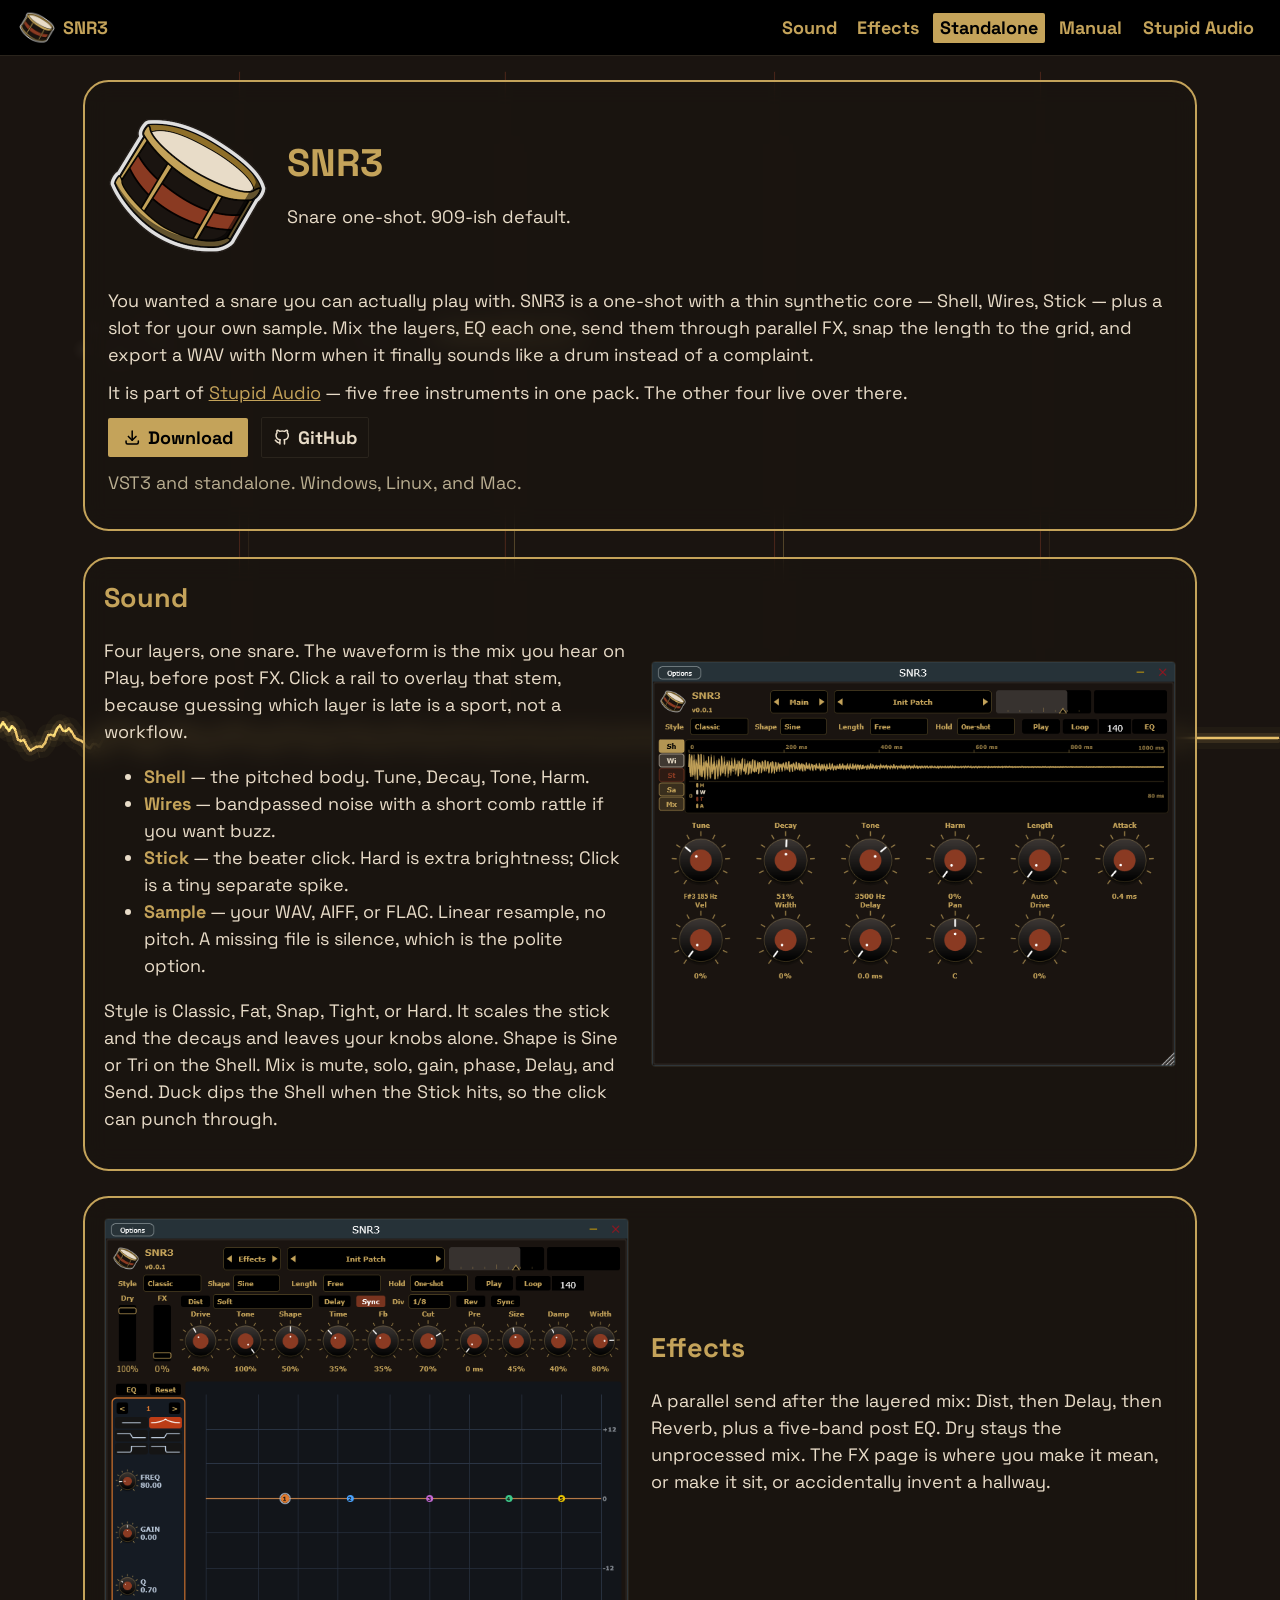
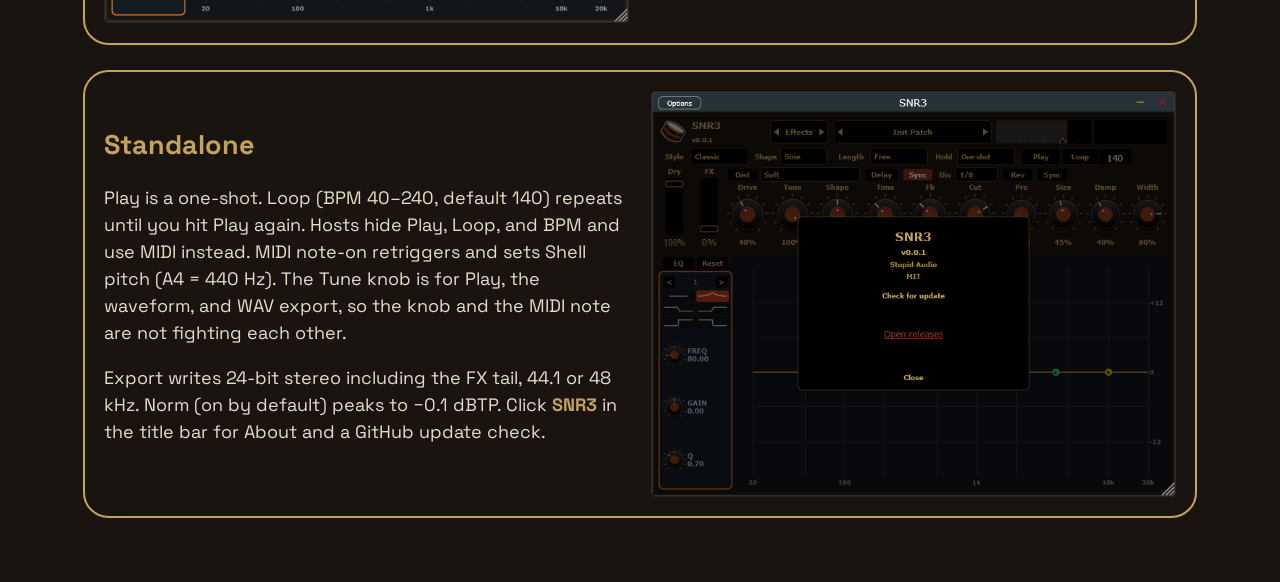
==== commit 763ee74c: "use filled Tux for Linux downloads - copy linux symbol from Stupid-Audio - add .icon.tux so fill is " ====
--- a/docs/index.html
+++ b/docs/index.html
@@ -118,7 +118,7 @@
           Windows
         </a>
         <a class="download os" data-os="linux" hidden>
-          <svg class="icon" aria-hidden="true"><use href="icons.svg#linux"></use></svg>
+          <svg class="icon tux" aria-hidden="true"><use href="icons.svg#linux"></use></svg>
           Linux
         </a>
         <a class="download os" data-os="mac" hidden>
@@ -135,7 +135,7 @@
           Windows
         </a>
         <a class="download os" data-os="linux" hidden>
-          <svg class="icon" aria-hidden="true"><use href="icons.svg#linux"></use></svg>
+          <svg class="icon tux" aria-hidden="true"><use href="icons.svg#linux"></use></svg>
           Linux
         </a>
         <a class="download os" data-os="mac" hidden>
--- a/docs/style.css
+++ b/docs/style.css
@@ -48,6 +48,14 @@
   pointer-events: none;
 }
 
+/* Filled Tux. The stroke rule above would erase it. */
+.icon.tux {
+  width: 1.45rem;
+  height: 1.45rem;
+  fill: currentColor;
+  stroke: none;
+}
+
 header {
   position: sticky;
   top: 0;
@@ -138,7 +146,7 @@
 
 .hero-panel,
 .feature {
-  background: rgba(26, 20, 16, 0.8);
+  background: rgba(26, 20, 16, 0.6);
   border: 2px solid var(--brass);
   border-radius: 1.6rem;
   backdrop-filter: blur(12px);
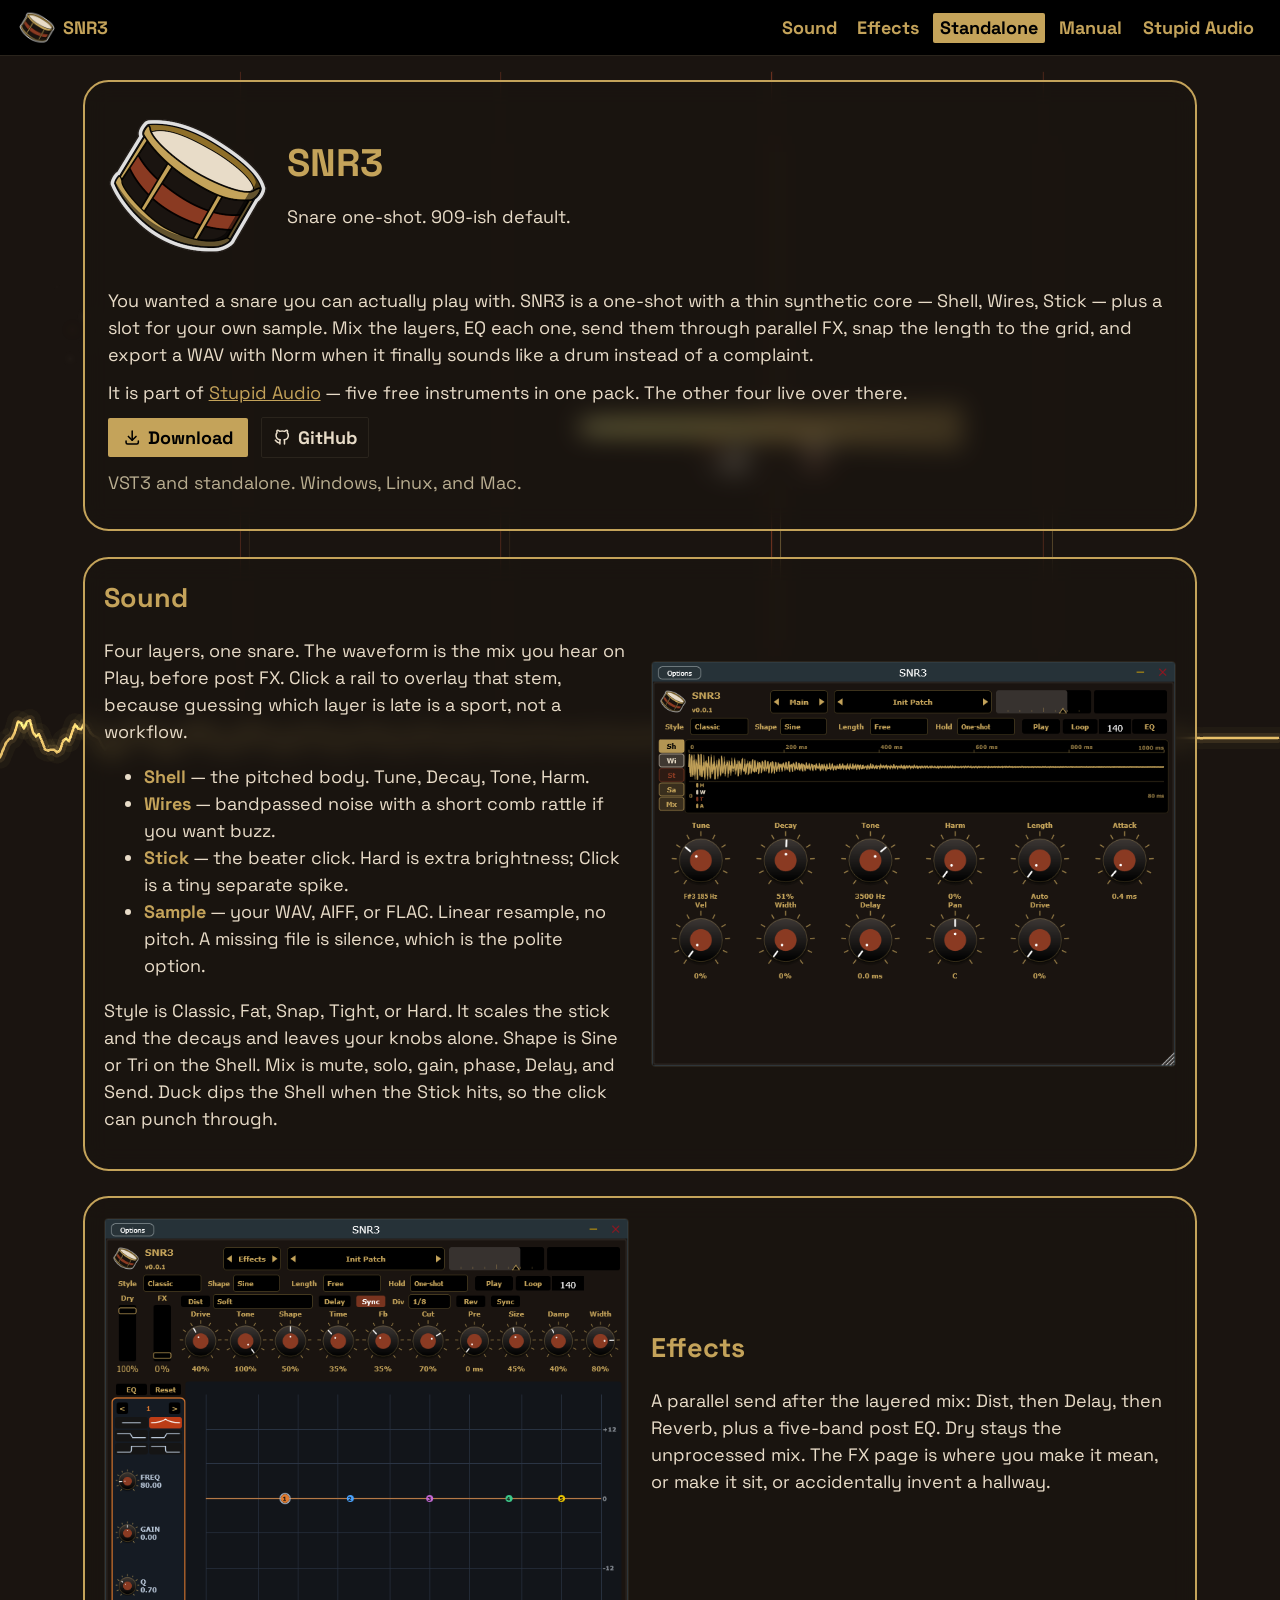
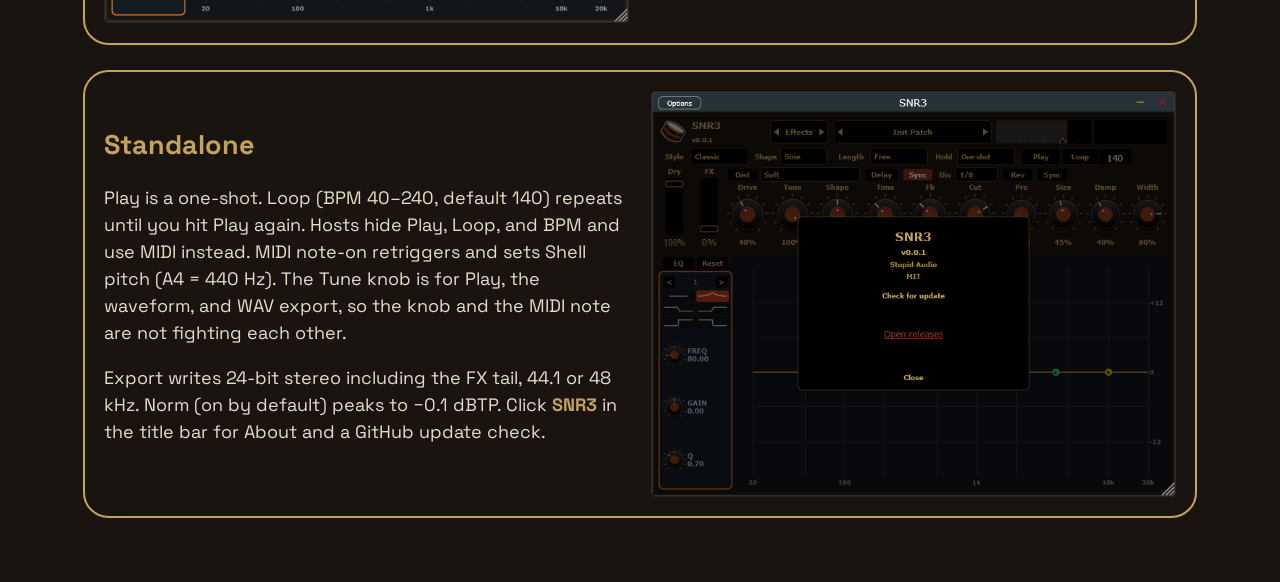
==== commit a70b53f1: "tighten og tags on both pages - titles 50-60 chars, leading with the plugin name - og:description un" ====
--- a/docs/index.html
+++ b/docs/index.html
@@ -3,11 +3,12 @@
 <head>
   <meta charset="utf-8">
   <meta name="viewport" content="width=device-width, initial-scale=1">
-  <title>SNR3</title>
-  <meta name="description" content="A free snare one-shot with a 909-ish default. Shell, wires, stick, plus your own sample. Mix, FX, and WAV export. VST3 and standalone.">
+  <title>SNR3 — free snare one-shot with mix, FX, and export</title>
+  <meta name="description" content="Free snare one-shot with a 909-ish default. Shell, wires, stick, your own sample, FX. VST3.">
   <meta property="og:type" content="website">
-  <meta property="og:title" content="SNR3">
-  <meta property="og:description" content="A free snare one-shot with a 909-ish default. Shell, wires, stick, plus your own sample. Mix, FX, and WAV export. VST3 and standalone.">
+  <meta property="og:site_name" content="Stupid Audio">
+  <meta property="og:title" content="SNR3 — free snare one-shot with mix, FX, and export">
+  <meta property="og:description" content="Free snare one-shot with a 909-ish default. Shell, wires, stick, your own sample, FX. VST3.">
   <meta property="og:url" content="https://iamtew.github.io/SNR3/">
   <meta property="og:image" content="https://iamtew.github.io/SNR3/ogimage-SNR3.png">
   <meta property="og:image:width" content="1200">
